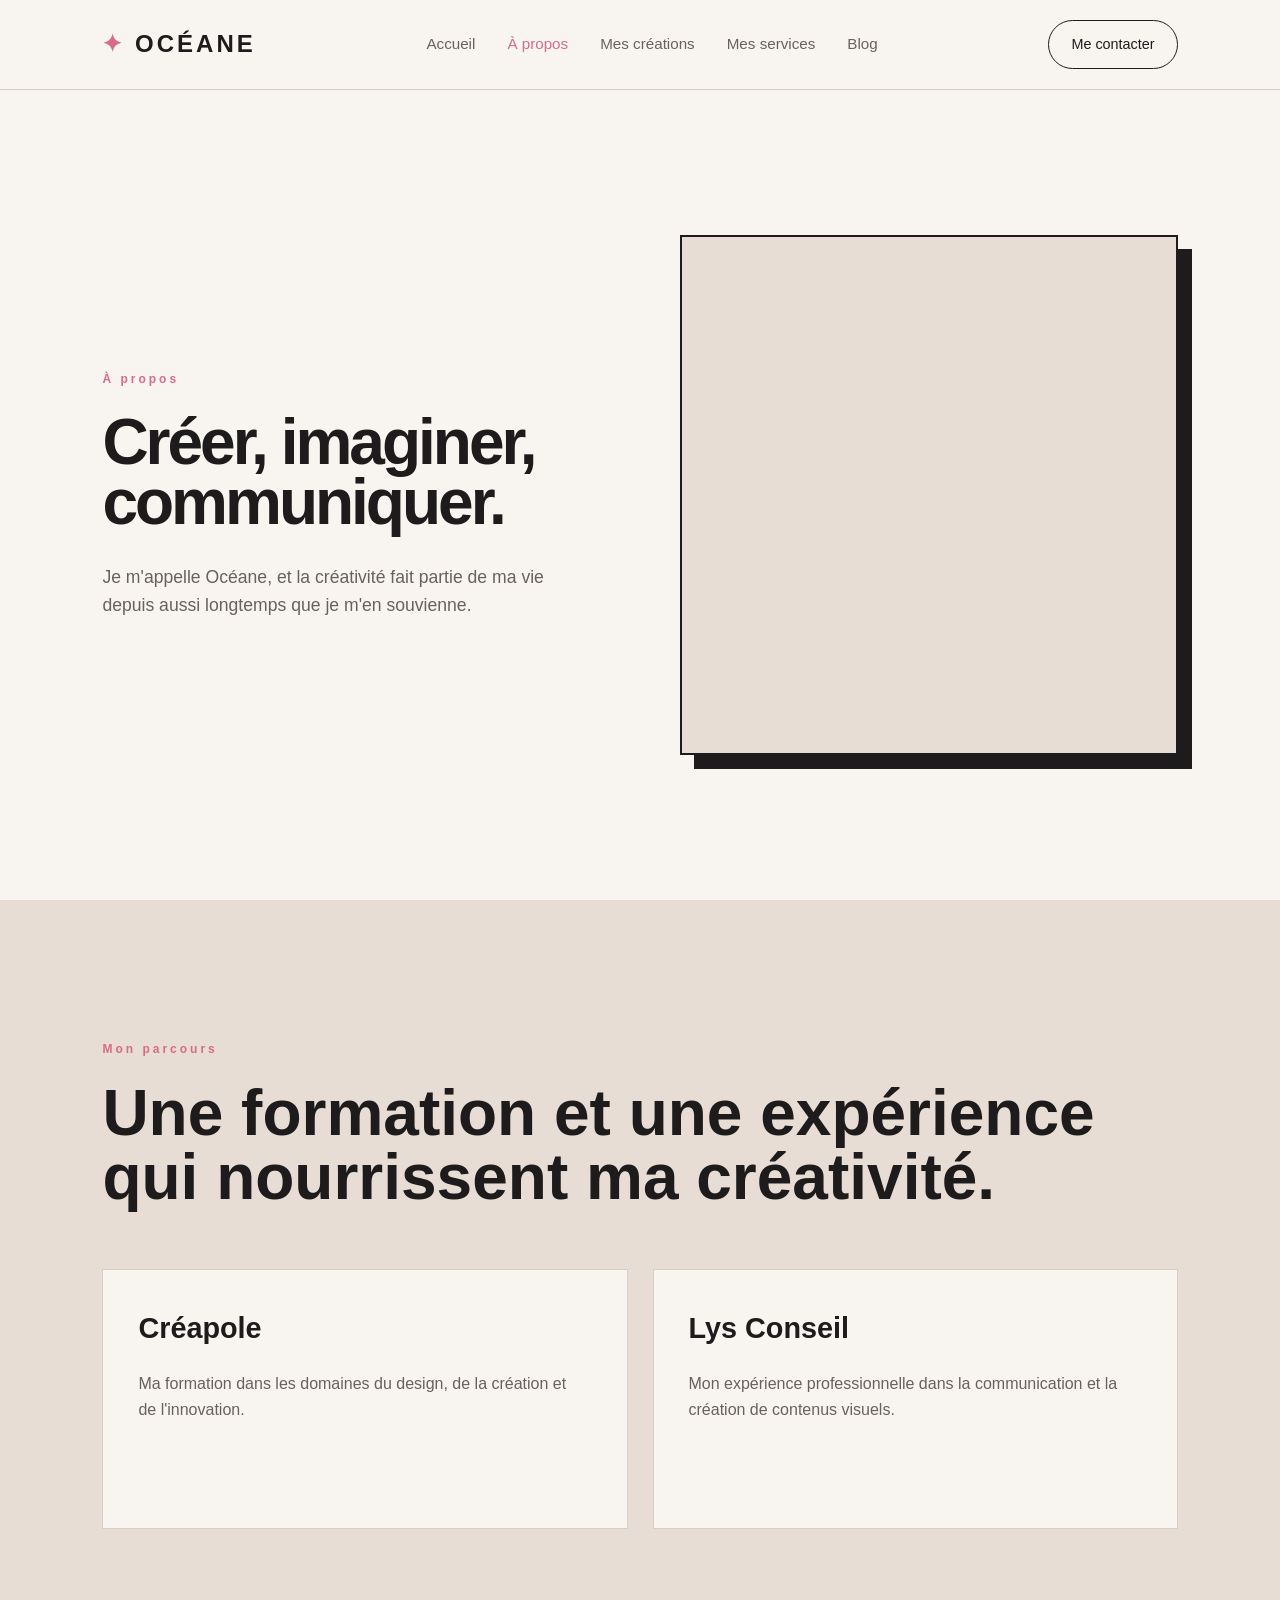
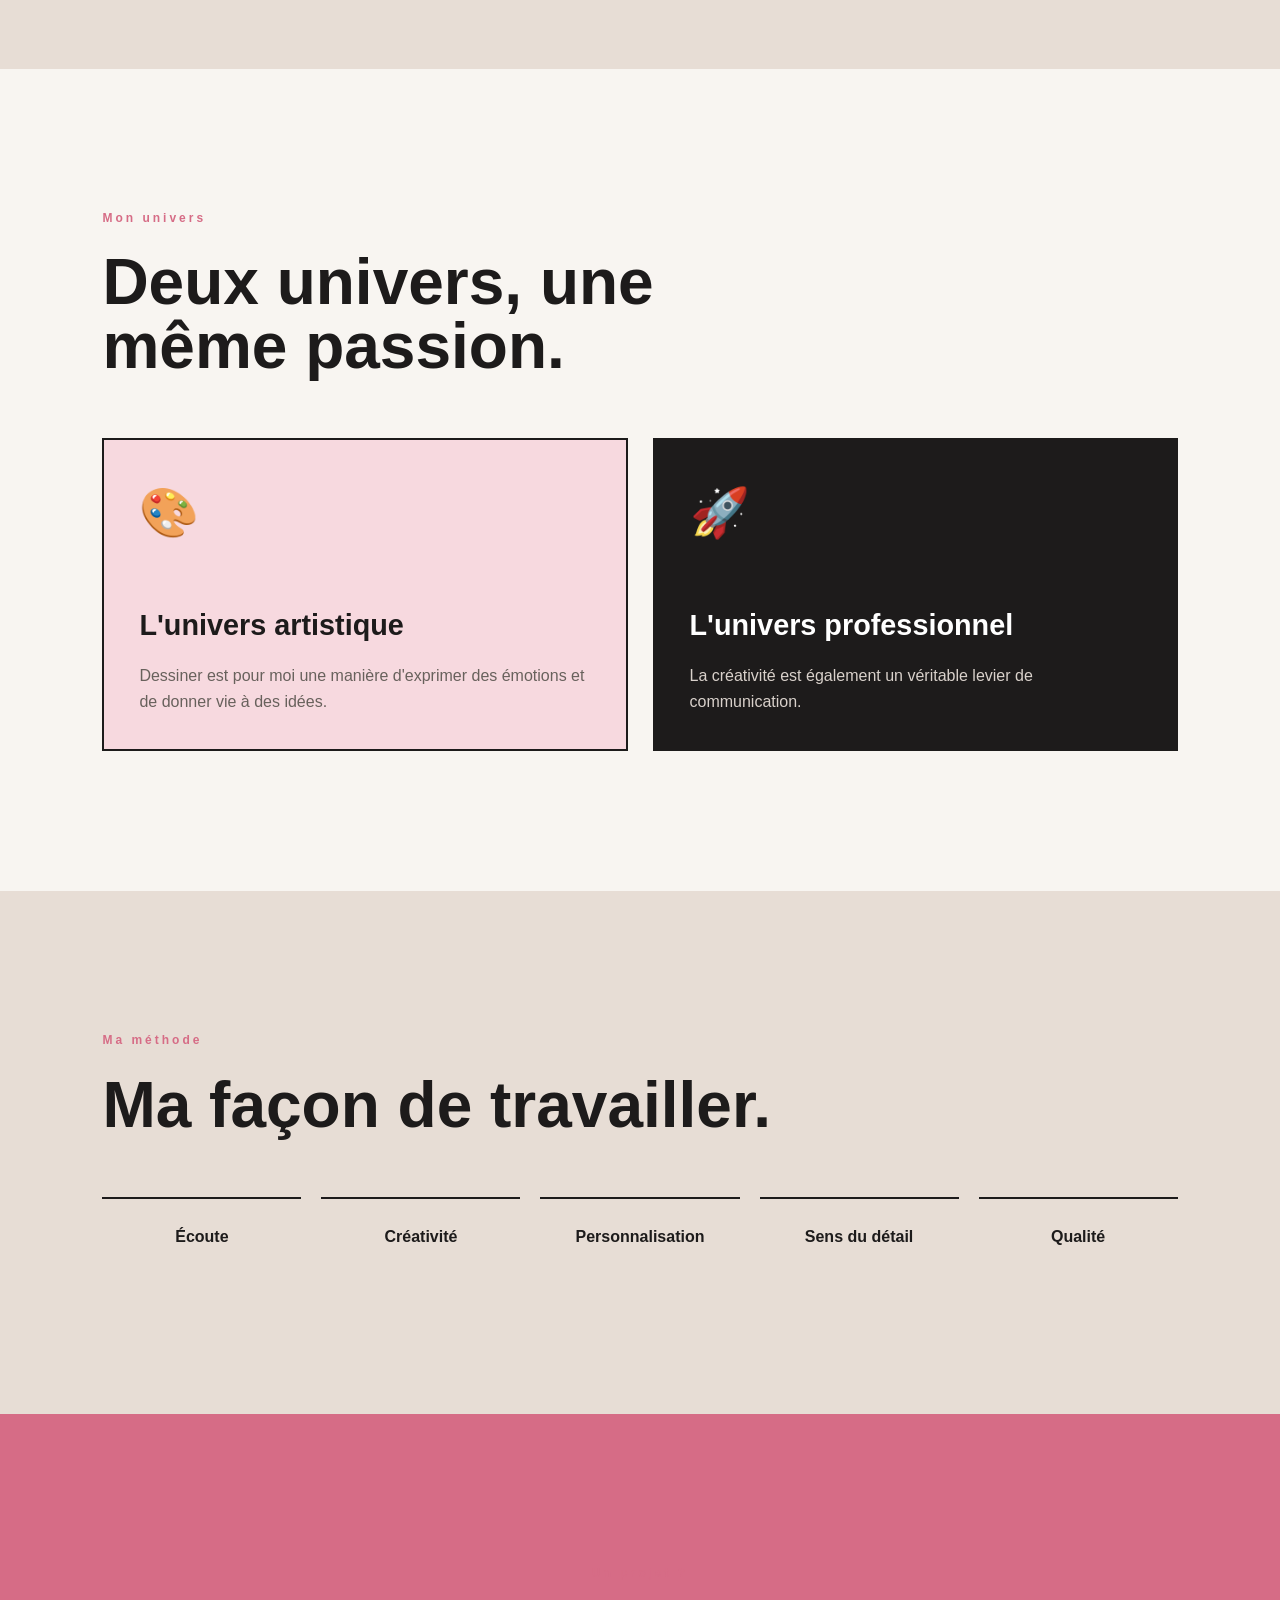
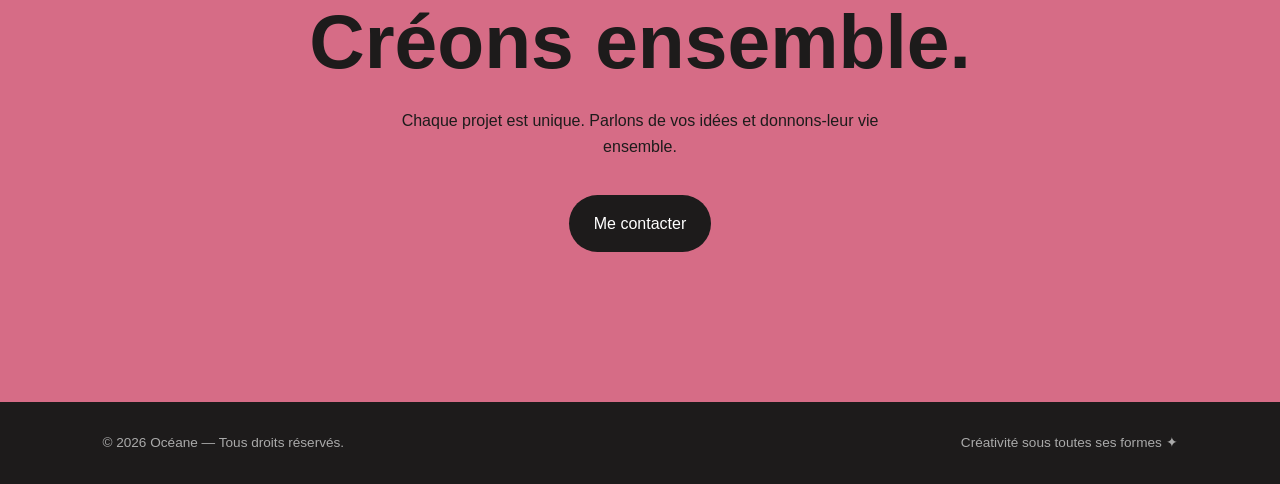
==== pages/about.html @ d0bc003c "fin structure" ====
<!DOCTYPE html>
<html lang="fr">

<head>
    <meta charset="UTF-8">
    <meta name="viewport" content="width=device-width, initial-scale=1.0">
    <meta name="description" content="Découvrez l'univers créatif d'Océane : créations artistiques, contenus digitaux et projets sur mesure.">

    <title>À propos — Océane</title>

    <link rel="stylesheet" href="../styles/style.css">
    <script src="../scripts/script.js" defer></script>
</head>

<body id="top">

    <!-- ================= HEADER ================= -->

    <header class="header">

        <a href="../index.html" class="logo" aria-label="Retour à l'accueil">
            <span aria-hidden="true">✦</span>
            OCÉANE
        </a>

        <button class="nav-toggle" type="button" aria-expanded="false" aria-controls="primary-navigation" aria-label="Ouvrir le menu">
            <span></span>
            <span></span>
            <span></span>
        </button>

        <nav id="primary-navigation" class="nav" aria-label="Navigation principale">

            <a href="../index.html">Accueil</a>

            <a href="about.html" class="active">À propos</a>

            <a href="creations.html">Mes créations</a>

            <a href="services.html">Mes services</a>

            <a href="blog.html">Blog</a>

        </nav>

        <a href="contact.html" class="header-button">
            Me contacter
        </a>

    </header>


    <!-- ================= MAIN ================= -->

    <main>

        <!-- ========================================
            HERO - À PROPOS
        ======================================== -->

        <section class="about-hero">

            <div class="about-hero__content">

                <p class="section-label">À propos</p>

                <h1>Créer, imaginer, communiquer.</h1>

                <p>
                    Je m'appelle Océane, et la créativité fait partie de ma vie
                    depuis aussi longtemps que je m'en souvienne.
                </p>

            </div>

            <div class="about-hero__image">

                <!-- Photo d'Océane à ajouter ici -->

            </div>

        </section>


        <!-- ========================================
            PARCOURS
        ======================================== -->

        <section class="about-journey">

            <div class="section-heading">

                <p class="section-label">Mon parcours</p>

                <h2>Une formation et une expérience qui nourrissent ma créativité.</h2>

            </div>


            <div class="journey-cards">

                <article class="journey-card">

                    <h3>Créapole</h3>

                    <p>
                        Ma formation dans les domaines du design,
                        de la création et de l'innovation.
                    </p>

                </article>


                <article class="journey-card">

                    <h3>Lys Conseil</h3>

                    <p>
                        Mon expérience professionnelle dans la communication
                        et la création de contenus visuels.
                    </p>

                </article>

            </div>

        </section>


        <!-- ========================================
            DEUX UNIVERS
        ======================================== -->

        <section class="about-universes">

            <div class="section-heading">

                <p class="section-label">Mon univers</p>

                <h2>Deux univers, une même passion.</h2>

            </div>


            <div class="universe-cards">

                <article class="about-universe-card about-universe-card--art">

                    <span class="about-universe-card__icon">🎨</span>

                    <h3>L'univers artistique</h3>

                    <p>
                        Dessiner est pour moi une manière d'exprimer
                        des émotions et de donner vie à des idées.
                    </p>

                </article>


                <article class="about-universe-card about-universe-card--pro">

                    <span class="about-universe-card__icon">🚀</span>

                    <h3>L'univers professionnel</h3>

                    <p>
                        La créativité est également un véritable
                        levier de communication.
                    </p>

                </article>

            </div>

        </section>


        <!-- ========================================
            FAÇON DE TRAVAILLER
        ======================================== -->

        <section class="about-method">

            <div class="section-heading">

                <p class="section-label">Ma méthode</p>

                <h2>Ma façon de travailler.</h2>

            </div>


            <ul class="method-list">

                <li>Écoute</li>
                <li>Créativité</li>
                <li>Personnalisation</li>
                <li>Sens du détail</li>
                <li>Qualité</li>

            </ul>

        </section>


        <!-- ========================================
            CALL TO ACTION
        ======================================== -->

        <section class="about-cta">

            <p class="section-label">Un projet ?</p>

            <h2>Créons ensemble.</h2>

            <p>
                Chaque projet est unique. Parlons de vos idées
                et donnons-leur vie ensemble.
            </p>

            <a href="contact.html" class="button">
                Me contacter
            </a>

        </section>

    </main>


    <!-- ================= FOOTER ================= -->

    <footer class="footer">

        <p>
            © 2026 Océane — Tous droits réservés.
        </p>

        <p>
            Créativité sous toutes ses formes ✦
        </p>

    </footer>

    <button id="scrollTopBtn" type="button" aria-label="Retour en haut de page">↑</button>

</body>

</html>
---- styles/style.css ----
/* =========================
   RESET
========================= */

:root {
    --background: #f8f5f1;
    --surface: #e7ddd5;
    --accent: #d66c86;
    --text: #1d1b1b;
    --muted-text: #68615c;
    --border: #d6cec7;
    --dark: #1d1b1b;
    --light: #ffffff;
}

* {
    margin: 0;
    padding: 0;
    box-sizing: border-box;
}

html {
    scroll-behavior: smooth;
}

body {
    font-family: Arial, Helvetica, sans-serif;
    background-color: var(--background);
    color: var(--text);
    line-height: 1.6;
}

a {
    text-decoration: none;
    color: inherit;
}

a:focus-visible,
button:focus-visible {
    outline: 3px solid var(--accent);
    outline-offset: 4px;
}


/* =========================
   HEADER / NAVBAR
========================= */

.header {
    width: 100%;
    height: 90px;

    padding: 0 8%;

    display: flex;
    align-items: center;
    justify-content: space-between;

    background-color: var(--background);

    border-bottom: 1px solid var(--border);
}

.logo {
    font-size: 1.5rem;
    font-weight: 800;
    letter-spacing: 3px;
}

.logo span {
    color: var(--accent);
}

.nav {
    display: flex;
    align-items: center;
    gap: clamp(18px, 2.5vw, 38px);
}

.nav a {
    font-size: 0.95rem;
    color: var(--muted-text);

    transition: color 0.3s ease;
}

.nav a:hover,
.nav a.active {
    color: var(--accent);
}

.header-button {
    padding: 12px 22px;

    border: 1px solid var(--text);
    border-radius: 30px;

    font-size: 0.9rem;

    transition: background-color 0.3s ease, color 0.3s ease;
}

.header-button:hover {
    background-color: var(--dark);
    color: var(--light);
}

.nav-toggle {
    display: none;
    padding: 8px;

    border: 0;
    background: transparent;
    color: var(--text);
    cursor: pointer;
}

.nav-toggle span {
    display: block;
    width: 26px;
    height: 2px;
    margin: 5px 0;
    background-color: currentColor;
    transition: transform 0.2s ease, opacity 0.2s ease;
}


/* =========================
   HERO
========================= */

.hero {
    min-height: calc(100vh - 90px);

    padding: 60px 8%;

    display: grid;
    grid-template-columns: minmax(0, 0.75fr) minmax(0, 1.25fr);

    align-items: center;
    gap: 80px;
}

.hero-content {
    max-width: 500px;
}

.hero-label,
.section-label {
    margin-bottom: 22px;

    color: var(--accent);

    font-size: 0.75rem;
    font-weight: 700;

    letter-spacing: 3px;
}

.hero h1 {
    margin-bottom: 28px;

    font-size: clamp(3.2rem, 5.5vw, 5.8rem);
    line-height: 0.95;
    letter-spacing: -4px;
}

.hero h1 span {
    display: block;
    color: #d66c86;
}

.hero-text {
    max-width: 480px;

    margin-bottom: 35px;

    color: var(--muted-text);
    font-size: 1.1rem;
}

.hero-scroll {
    display: inline-flex;
    align-items: center;
    gap: 10px;
    color: var(--text);
    font-size: 0.9rem;
    font-weight: 800;
}

.hero-scroll span {
    display: grid;
    width: 28px;
    height: 28px;
    place-items: center;
    border: 1px solid currentColor;
    border-radius: 50%;
    transition: background-color 0.25s ease, color 0.25s ease;
}

.hero-scroll:hover span {
    background-color: var(--text);
    color: var(--light);
}

.primary-button {
    display: inline-flex;
    align-items: center;
    gap: 15px;

    padding: 16px 25px;

    background-color: var(--dark);
    color: var(--light);

    border-radius: 30px;

    transition: background-color 0.3s ease, transform 0.3s ease;
}

.primary-button:hover {
    background-color: var(--accent);
    transform: translateY(-3px);
}

.secondary-button {
    color: var(--muted-text);

    border-bottom: 1px solid #555;
}

.hero-image{
    display:flex;
    justify-content:center;
    align-items:center;
}

.hero-image img{
    width:100%;
    max-width:480px;
    border-radius:24px;
    object-fit:cover;

    box-shadow:
        0 20px 50px rgba(0,0,0,.12);

    transition:.4s;
}

.hero-image img:hover{
    transform:translateY(-6px);
}


/* =========================
   INTRO
========================= */

.intro {
    padding: 150px 8%;
    text-align: center;
    background-color: var(--dark);
    color: var(--light);
}

.intro h2 {
    margin-bottom: 25px;
    font-size: clamp(2.5rem, 5vw, 5rem);
}

.intro-text {
    max-width: 700px;
    margin: 0 auto 70px;
    color: #c7c1bc;
    font-size: 1.05rem;
}

.intro .universe-choices {
    display: grid;
    grid-template-columns: repeat(2, 1fr);
    gap: 30px;
    margin-top: 30px;
}

.intro .universe-card {
    display: flex;
    flex-direction: column;
    min-height: 360px;
    padding: 35px;
    text-align: left;
    border: 2px solid var(--light);
    transition: transform .3s ease, box-shadow .3s ease;
}

.intro .universe-card:hover {
    transform: translate(-5px, -5px);
    box-shadow: 8px 8px 0 var(--light);
}

.intro .universe-card-art {
    background: linear-gradient(145deg, #f7d9df 0%, #e9a3b2 100%);
    color: var(--text);
}

.intro .universe-card-pro {
    background: #2a2828;
    color: var(--light);
}

.intro .universe-card-icon {
    font-size: 3rem;
    margin-bottom: auto;
}

.intro .universe-card-title {
    margin-top: 30px;
    font-size: 2rem;
    font-weight: 800;
}

.intro .universe-card-text {
    margin-top: 15px;
    color: inherit;
    opacity: .85;
}

.intro .universe-card-link {
    margin-top: 25px;
    font-weight: 700;
}


/* =========================
   CREATIONS
========================= */

.creations {
    padding: 140px 8%;
    background-color: var(--surface);
}

.creations-content {
    display: flex;
    align-items: end;
    justify-content: space-between;
    gap: 40px;
}

.creations-list {
    display: grid;
    grid-template-columns: repeat(2, minmax(0, 1fr));
    gap: 0 48px;
    width: min(100%, 720px);
    list-style: none;
}

.creations-list li {
    padding: 16px 0;
    border-top: 1px solid var(--border);
    font-weight: 700;
}

.creations-list li::before {
    margin-right: 10px;
    color: var(--accent);
    content: '✦';
}


/* =========================
   SERVICES
========================= */

.services {
    padding: 140px 8%;
}

.section-heading {
    display: flex;
    justify-content: space-between;
    align-items: end;

    margin-bottom: 60px;
}

.section-heading h2,
.about h2,
.blog h2,
.contact h2 {
    font-size: clamp(2.5rem, 5vw, 5rem);
    line-height: 1;
}

.section-heading > p {
    max-width: 350px;
    color: var(--muted-text);
}

.services-grid {
    display: grid;
    grid-template-columns: repeat(3, 1fr);
    gap: 25px;
}

.service-card {
    min-height: 380px;

    padding: 35px;

    border: 1px solid var(--border);

    display: flex;
    flex-direction: column;

    transition: transform 0.3s ease, border-color 0.3s ease;
}

.service-card:hover {
    transform: translateY(-8px);
    border-color: var(--accent);
}

.service-card.featured {
    background-color: #e7a1af;
    border-color: #e7a1af;
}

.service-number {
    color: #888;
    font-size: 0.85rem;
}

.service-icon {
    margin-top: 40px;
    margin-bottom: 25px;

    font-size: 3rem;
}

.service-card h3 {
    margin-bottom: 15px;
    font-size: 1.5rem;
}

.service-card p {
    color: var(--muted-text);
}

.service-card a {
    margin-top: auto;

    font-weight: bold;
}


/* =========================
   ABOUT
========================= */

.about {
    padding: 140px 8%;

    display: grid;
    grid-template-columns: 1fr 1fr;
    gap: 100px;

    background-color: var(--surface);
}

.about p:last-child {
    max-width: 500px;

    color: var(--muted-text);
}

/* =========================
   PAGE À PROPOS
========================= */

/* ---------- HERO ---------- */

.about-hero {
    min-height: calc(100vh - 90px);

    padding: 80px 8%;

    display: grid;
    grid-template-columns: 1fr 1fr;
    align-items: center;
    gap: 80px;
}

.about-hero__content {
    max-width: 600px;
}

.about-hero__content h1 {
    margin-bottom: 30px;

    font-size: clamp(3rem, 5vw, 5.5rem);
    line-height: 0.95;
    letter-spacing: -3px;
}

.about-hero__content > p:last-child {
    max-width: 500px;

    color: var(--muted-text);
    font-size: 1.1rem;
}

.about-hero__image {
    min-height: 520px;

    background-color: var(--surface);
    border: 2px solid var(--text);
    box-shadow: 14px 14px 0 var(--text);
}

.section-heading > p.section-label {
    color: var(--accent);
}


/* ---------- PARCOURS ---------- */

.about-journey {
    padding: 140px 8%;

    background-color: var(--surface);
}

.journey-cards {
    display: grid;
    grid-template-columns: repeat(2, 1fr);
    gap: 25px;
}

.journey-card {
    min-height: 260px;

    padding: 35px;

    border: 1px solid var(--border);
    background-color: var(--background);

    transition: transform 0.3s ease, border-color 0.3s ease;
}

.journey-card:hover {
    border-color: var(--accent);
    transform: translateY(-8px);
}

.journey-card h3 {
    margin-bottom: 20px;

    font-size: 1.8rem;
}

.journey-card p {
    max-width: 450px;

    color: var(--muted-text);
}


/* ---------- DEUX UNIVERS ---------- */

.about-universes {
    padding: 140px 8%;
}

.about-journey .section-heading,
.about-universes .section-heading,
.about-method .section-heading {
    display: block;
}

.about-universes .section-heading h2 {
    max-width: 700px;
}

.universe-cards {
    display: grid;
    grid-template-columns: repeat(2, 1fr);
    gap: 25px;
}

.about-universe-card {
    min-height: 300px;

    padding: 35px;

    border: 2px solid var(--text);

    transition: transform 0.3s ease, box-shadow 0.3s ease;
}

.about-universe-card:hover {
    box-shadow: 8px 8px 0 var(--text);
    transform: translate(-4px, -4px);
}

.about-universe-card--art {
    background-color: #f7d9df;
}

.about-universe-card--pro {
    background-color: var(--dark);
    color: var(--light);
}

.about-universe-card__icon {
    display: block;

    margin-bottom: 50px;

    font-size: 3rem;
}

.about-universe-card h3 {
    margin-bottom: 15px;

    font-size: 1.8rem;
}

.about-universe-card p {
    color: var(--muted-text);
}

.about-universe-card--pro p {
    color: #d9d1cb;
}


/* ---------- MÉTHODE ---------- */

.about-method {
    padding: 140px 8%;

    background-color: var(--surface);
}

.method-list {
    display: grid;
    grid-template-columns: repeat(5, 1fr);
    gap: 20px;

    list-style: none;
}

.method-list li {
    padding: 25px 15px;

    border-top: 2px solid var(--text);

    font-weight: 700;
    text-align: center;
}


/* ---------- CALL TO ACTION ---------- */

.about-cta {
    padding: 150px 8%;

    text-align: center;

    background-color: var(--accent);
}

.about-cta h2 {
    margin-bottom: 30px;

    font-size: clamp(3rem, 6vw, 6rem);
    line-height: 0.95;
}

.about-cta > p:not(.section-label) {
    max-width: 550px;

    margin: 0 auto 35px;

    color: var(--text);
}

.about-cta .button {
    display: inline-flex;

    padding: 16px 25px;

    background-color: var(--dark);
    color: var(--light);

    border-radius: 30px;

    transition: transform 0.3s ease, background-color 0.3s ease;
}

.about-cta .button:hover {
    background-color: var(--light);
    color: var(--text);
    transform: translateY(-3px);
}

/* =========================
   PAGE MES CRÉATIONS
========================= */


/* ---------- HERO ---------- */

.creations-hero {
    min-height: calc(100vh - 90px);

    padding: 80px 8%;

    display: grid;
    grid-template-columns: 1fr 1fr;
    align-items: center;
    gap: 80px;
}

.creations-hero__content {
    max-width: 600px;
}

.creations-hero__content h1 {
    margin-bottom: 30px;

    font-size: clamp(3rem, 5vw, 5.5rem);
    line-height: .95;
    letter-spacing: -3px;
}

.creations-hero__content p:last-child {
    color: var(--muted-text);
    font-size: 1.1rem;
}

.creations-hero__image {
    overflow: hidden;

    border: 2px solid var(--text);
    box-shadow: 14px 14px 0 var(--text);
}

.creations-hero__image img {
    display: block;

    width: 100%;
    height: 100%;
    min-height: 520px;

    object-fit: cover;
}

.creations-hero {
    min-height: calc(100vh - 90px);

    padding: 80px 8%;

    display: grid;
    grid-template-columns: 1fr 1fr;
    align-items: center;
    gap: 80px;
}

.creations-hero__content {
    max-width: 600px;
}

.creations-hero__content h1 {
    margin-bottom: 30px;

    font-size: clamp(3rem, 5vw, 5.5rem);
    line-height: 0.95;
    letter-spacing: -3px;
}

.creations-hero__content > p:last-child {
    max-width: 500px;

    color: var(--muted-text);
    font-size: 1.1rem;
}

.creations-hero__visual {
    min-height: 520px;

    background-color: var(--surface);
    border: 2px solid var(--text);
    box-shadow: 14px 14px 0 var(--text);
}


/* ---------- COLLECTIONS ---------- */

.creations-collections {
    padding: 140px 8%;

    background-color: var(--surface);
}

.creations-collections .section-heading {
    display: block;
}

.creations-collections .section-heading h2 {
    max-width: 700px;
}

.collection-cards {
    display: grid;
    grid-template-columns: repeat(3, 1fr);
    gap: 25px;
}

.collection-card {
    min-height: 430px;

    display: flex;
    flex-direction: column;

    border: 2px solid var(--text);

    transition: transform 0.3s ease, box-shadow 0.3s ease;
}

.collection-card:hover {
    transform: translate(-4px, -4px);
    box-shadow: 8px 8px 0 var(--text);
}

.collection-card--paintings {
    background-color: #f7d9df;
}

.collection-card--drawings {
    background-color: var(--background);
}

.collection-card--keyrings {
    background-color: var(--dark);
    color: var(--light);
}

.collection-card__visual {
    min-height: 190px;

    display: grid;
    place-items: center;

    font-size: 4rem;

    border-bottom: 2px solid var(--text);
}

.collection-card__content {
    padding: 30px;

    display: flex;
    flex-direction: column;
    flex: 1;
}

.collection-card__content h3 {
    margin-bottom: 15px;

    font-size: 1.8rem;
}

.collection-card__content p {
    color: var(--muted-text);
}

.collection-card--keyrings .collection-card__content p {
    color: #d9d1cb;
}

.collection-card__content a {
    margin-top: auto;

    font-weight: 800;
}


/* ---------- GALERIE ---------- */

.creations-gallery {
    padding: 140px 8%;
}

.creations-gallery .section-heading {
    display: block;
}

.creations-gallery .section-heading h2 {
    max-width: 700px;
}

.gallery-grid {
    display: grid;
    grid-template-columns: repeat(3, 1fr);
    gap: 25px;
}

.gallery-card {
    overflow: hidden;

    border: 1px solid var(--border);
    background-color: var(--background);

    transition: transform 0.3s ease, border-color 0.3s ease;
}

.gallery-card:hover {
    transform: translateY(-8px);
    border-color: var(--accent);
}

.gallery-card__image {
    min-height: 300px;

    display: grid;
    place-items: center;

    background-color: var(--surface);
}

.gallery-card__image::before {
    content: '✦';

    color: var(--accent);
    font-size: 3rem;
}

.gallery-card__content {
    padding: 25px;
}

.gallery-card__category {
    margin-bottom: 8px;

    color: var(--accent);
    font-size: 0.75rem;
    font-weight: 800;
    letter-spacing: 2px;
    text-transform: uppercase;
}

.gallery-card__content h3 {
    margin-bottom: 10px;

    font-size: 1.5rem;
}

.gallery-card__content > p:not(.gallery-card__category) {
    margin-bottom: 20px;

    color: var(--muted-text);
}

.gallery-card__status {
    display: inline-block;

    padding: 6px 12px;

    border-radius: 20px;

    background-color: var(--surface);

    color: var(--muted-text);

    font-size: 0.8rem;
}


/* ---------- COUP DE CŒUR ---------- */

.creations-featured {
    padding: 140px 8%;

    display: grid;
    grid-template-columns: 1fr 1fr;
    align-items: center;
    gap: 80px;

    background-color: var(--surface);
}

.creations-featured__content {
    max-width: 600px;
}

.creations-featured__content h2 {
    margin-bottom: 25px;

    font-size: clamp(2.5rem, 5vw, 5rem);
    line-height: 1;
}

.creations-featured__content > p:not(.section-label) {
    margin-bottom: 35px;

    color: var(--muted-text);
}

.creations-featured__actions {
    display: flex;
    align-items: center;
    gap: 25px;
}

.creations-featured__visual {
    min-height: 500px;

    background-color: var(--background);
    border: 2px solid var(--text);
    box-shadow: 14px 14px 0 var(--text);
}


/* ---------- CALL TO ACTION ---------- */

.creations-cta {
    padding: 150px 8%;

    text-align: center;

    background-color: var(--accent);
}

.creations-cta h2 {
    margin-bottom: 40px;

    font-size: clamp(3rem, 6vw, 6rem);
    line-height: 0.95;
}

.creations-cta .button {
    display: inline-flex;

    padding: 16px 25px;

    background-color: var(--dark);
    color: var(--light);

    border-radius: 30px;

    transition: transform 0.3s ease, background-color 0.3s ease;
}

.creations-cta .button:hover {
    background-color: var(--light);
    color: var(--text);
    transform: translateY(-3px);
}

/* =========================
   PAGE SERVICES
========================= */

/* ---------- HERO ---------- */

.services-hero {
    min-height: calc(100vh - 90px);

    padding: 80px 8%;

    display: grid;
    grid-template-columns: 1fr 1fr;
    align-items: center;
    gap: 80px;
}

.services-hero__content {
    max-width: 600px;
}

.services-hero__content h1 {
    margin-bottom: 30px;

    font-size: clamp(3rem, 5vw, 5.5rem);
    line-height: 0.95;
    letter-spacing: -3px;
}

.services-hero__content p:last-child {
    max-width: 500px;

    color: var(--muted-text);
    font-size: 1.1rem;
}

.services-hero__image {
    min-height: 520px;

    background: var(--surface);
    border: 2px solid var(--text);
    box-shadow: 14px 14px 0 var(--text);
}

.services-page .section-heading {
    display: block;
}

.services-page .section-heading h2 {
    max-width: 700px;
}

.services-page .section-heading p {
    margin-bottom: 20px;
}

/* ---------- PRESTATIONS ---------- */

.services-offers {
    padding: 140px 8%;

    background: var(--surface);
}

.offers-grid {
    display: grid;
    grid-template-columns: repeat(3, 1fr);
    gap: 25px;
}

.offer-card {
    padding: 35px;

    border: 1px solid var(--border);
    background: var(--background);

    transition: transform .3s ease,
                border-color .3s ease;
}

.offer-card:hover {
    border-color: var(--accent);
    transform: translateY(-8px);
}

.offer-card__icon {
    display: block;

    margin-bottom: 30px;

    font-size: 3rem;
}

.offer-card h3 {
    margin-bottom: 20px;

    font-size: 1.6rem;
}

.offer-card ul {
    list-style: none;
}

.offer-card li {
    margin-bottom: 10px;

    color: var(--muted-text);
}

.offer-card li::before {
    margin-right: 10px;

    color: var(--accent);

    content: "✦";
}


/* ---------- APPROCHE ---------- */

.services-approach {
    padding: 140px 8%;

    text-align: center;
}

.services-approach p:last-child {
    max-width: 700px;

    margin: auto;

    color: var(--muted-text);
}


/* ---------- VALEURS ---------- */

.services-values {
    padding: 140px 8%;

    background: var(--surface);
}

.values-grid {
    display: grid;
    grid-template-columns: repeat(4,1fr);
    gap: 20px;
}

.value-card {
    padding: 35px 25px;

    border-top: 2px solid var(--text);

    font-size: 1.15rem;
    font-weight: 700;
    text-align: center;
}


/* ---------- PROCESS ---------- */

.services-process {
    padding: 140px 8%;
}

.process-grid {
    display: grid;
    grid-template-columns: repeat(4,1fr);
    gap: 25px;
}

.process-card {
    padding: 35px;

    border: 1px solid var(--border);

    transition: transform .3s ease,
                border-color .3s ease;
}

.process-card:hover {
    border-color: var(--accent);
    transform: translateY(-8px);
}

.process-card span {
    display: inline-block;

    margin-bottom: 20px;

    color: var(--accent);
    font-size: 2rem;
    font-weight: bold;
}

.process-card h3 {
    margin-bottom: 15px;
}

.process-card p {
    color: var(--muted-text);
}


/* ---------- CTA ---------- */

.services-cta {
    padding: 150px 8%;

    text-align: center;

    background: var(--accent);
}

.services-cta h2 {
    margin-bottom: 25px;

    font-size: clamp(3rem,6vw,6rem);
    line-height: .95;
}

.services-cta p:not(.section-label) {
    max-width: 650px;

    margin: 0 auto 40px;
}

.cta-buttons {
    display: flex;
    justify-content: center;
    gap: 20px;
}

.button,
.button-outline {
    display: inline-flex;

    padding: 16px 28px;

    border-radius: 30px;

    transition: .3s ease;
}

.button {
    background: var(--dark);
    color: var(--light);
}

.button:hover {
    transform: translateY(-3px);
}

.button-outline {
    border: 1px solid var(--dark);
}

.button-outline:hover {
    background: var(--dark);
    color: var(--light);
}


/* =========================
   BLOG
========================= */

.blog {
    padding: 140px 8%;

    text-align: center;
}

.blog p:last-child {
    margin-top: 25px;

    color: var(--muted-text);
}

/* =========================
   PAGE BLOG
========================= */

/* ---------- HERO ---------- */

.blog-hero {
    min-height: calc(100vh - 90px);

    padding: 80px 8%;

    display: grid;
    grid-template-columns: 1fr 1fr;
    align-items: center;
    gap: 80px;
}

.blog-hero__content {
    max-width: 600px;
}

.blog-hero__content h1 {
    margin-bottom: 30px;

    font-size: clamp(3rem, 5vw, 5.5rem);
    line-height: 0.95;
    letter-spacing: -3px;
}

.blog-hero__content>p:last-child {
    max-width: 500px;

    color: var(--muted-text);
    font-size: 1.1rem;
}

.blog-hero__image {
    min-height: 520px;

    background-color: var(--surface);
    border: 2px solid var(--text);
    box-shadow: 14px 14px 0 var(--text);
}


/* ---------- ARTICLES À LA UNE ---------- */

.featured-posts {
    padding: 140px 8%;

    background-color: var(--surface);
}

.featured-grid {
    display: grid;
    grid-template-columns: repeat(3, 1fr);
    gap: 25px;
}

.featured-card {
    display: flex;
    flex-direction: column;

    padding: 25px;

    background: var(--background);
    border: 1px solid var(--border);

    transition: transform .3s ease,
        border-color .3s ease;
}

.featured-card:hover {
    transform: translateY(-8px);
    border-color: var(--accent);
}

.featured-card__image {
    height: 220px;

    margin-bottom: 20px;

    background: var(--surface);
}

.featured-card span {
    margin-bottom: 10px;

    color: var(--accent);
    font-size: .85rem;
    font-weight: bold;
}

.featured-card h3 {
    margin-bottom: 15px;

    font-size: 1.5rem;
}

.featured-card p {
    color: var(--muted-text);
}

.featured-card a {
    margin-top: auto;

    font-weight: bold;
}


/* ---------- CATÉGORIES ---------- */

.blog-categories {
    padding: 140px 8%;
}

.categories-grid {
    display: grid;
    grid-template-columns: repeat(5, 1fr);
    gap: 20px;
}

.category-card {
    padding: 25px;

    text-align: center;
    font-weight: bold;

    border: 2px solid var(--text);
    background-color: var(--background);

    transition: .3s;
}

.category-card:hover {
    background: var(--accent);
    color: var(--light);

    transform: translateY(-5px);
}


/* ---------- TOUS LES ARTICLES ---------- */

.all-posts {
    padding: 140px 8%;

    background: var(--surface);
}

.posts-grid {
    display: grid;
    grid-template-columns: repeat(3, 1fr);
    gap: 25px;
}

.post-card {
    padding: 25px;

    background: var(--background);
    border: 1px solid var(--border);

    transition: .3s;
}

.post-card:hover {
    transform: translateY(-8px);
    border-color: var(--accent);
}

.post-card__image {
    height: 220px;

    margin-bottom: 20px;

    background: var(--surface);
}

.post-card h3 {
    margin-bottom: 20px;

    font-size: 1.4rem;
}

.post-card a {
    font-weight: bold;
}


/* ---------- CALL TO ACTION ---------- */

.blog-cta {
    padding: 150px 8%;

    text-align: center;

    background-color: var(--accent);
}

.blog-cta h2 {
    margin-bottom: 30px;

    font-size: clamp(3rem, 6vw, 6rem);
    line-height: .95;
}

.blog-cta>p:not(.section-label) {
    max-width: 550px;

    margin: 0 auto 35px;
}

.blog-cta .button {
    display: inline-flex;

    padding: 16px 25px;

    border-radius: 30px;

    background: var(--dark);
    color: var(--light);

    transition: .3s;
}

.blog-cta .button:hover {
    background: var(--light);
    color: var(--text);

    transform: translateY(-3px);
}

.blog-page .section-heading {
    display: block;
}

.blog-page .section-heading p {
    margin-bottom: 20px;
}

.blog-page .section-heading h2 {
    max-width: 700px;
}

/* =========================
   CONTACT
========================= */

.contact {
    padding: 150px 8%;

    text-align: center;

    background-color: var(--accent);
}

.contact h2 {
    max-width: 800px;

    margin: 0 auto 45px;
}

/* =========================
   PAGE CONTACT
========================= */

/* ---------- HERO ---------- */

.contact-hero {
    padding: 120px 8%;

    display: grid;
    grid-template-columns: 1fr 1fr;
    align-items: center;
    gap: 80px;
}

.contact-hero__content {
    max-width: 620px;
}

.contact-hero__content h1 {
    margin-bottom: 30px;

    font-size: clamp(3rem, 5vw, 5.5rem);
    line-height: .95;
    letter-spacing: -3px;
}

.contact-hero__content p:last-child {
    color: var(--muted-text);
    font-size: 1.1rem;
}

.contact-hero__image {
    min-height: 500px;

    background: var(--surface);

    border: 2px solid var(--text);
    box-shadow: 14px 14px 0 var(--text);
}


/* ---------- CHOIX D'UNIVERS ---------- */

.contact-options {
    padding: 140px 8%;

    background: var(--surface);
}

.contact-options-grid {
    display: grid;
    grid-template-columns: repeat(2,1fr);
    gap: 25px;
}

.contact-option-card {
    padding: 35px;

    background: var(--background);
    border: 1px solid var(--border);

    transition: .3s ease;
}

.contact-option-card:hover {
    transform: translateY(-8px);
    border-color: var(--accent);
}

.contact-option-icon {
    display: block;

    margin-bottom: 30px;

    font-size: 2.8rem;
}

.contact-option-card h3 {
    margin-bottom: 15px;

    font-size: 1.8rem;
}

.contact-option-card p {
    margin-bottom: 25px;

    color: var(--muted-text);
}

.contact-option-card a {
    font-weight: bold;
}


/* ---------- FORMULAIRE ---------- */

.contact-form-section {
    padding: 140px 8%;
}

.contact-form {
    max-width: 850px;

    margin: auto;

    display: flex;
    flex-direction: column;
    gap: 20px;
}

.contact-form input,
.contact-form textarea {

    padding: 18px;

    border: 1px solid var(--border);

    background: var(--background);

    font: inherit;
}

.contact-form input:focus,
.contact-form textarea:focus {

    outline: none;

    border-color: var(--accent);
}

.contact-form button {

    align-self: flex-start;

    padding: 16px 30px;

    border: none;
    border-radius: 30px;

    background: var(--dark);
    color: var(--light);

    cursor: pointer;

    transition: .3s ease;
}

.contact-form button:hover {

    background: var(--accent);
}


/* ---------- COORDONNÉES ---------- */

.contact-info {

    padding: 140px 8%;

    background: var(--surface);
}

.contact-info-grid {

    display: grid;
    grid-template-columns: repeat(3,1fr);

    gap: 25px;
}

.info-card {

    padding: 35px;

    background: var(--background);

    border: 1px solid var(--border);

    transition: .3s ease;
}

.info-card:hover {

    transform: translateY(-8px);

    border-color: var(--accent);
}

.info-card span {

    display: block;

    margin-bottom: 25px;

    font-size: 2rem;
}

.info-card h3 {

    margin-bottom: 12px;

    font-size: 1.5rem;
}

.info-card p {

    color: var(--muted-text);
}


/* ---------- RESPONSIVE ---------- */

@media (max-width:1050px){

    .contact-hero{
        grid-template-columns:1fr;
    }

    .contact-options-grid{
        grid-template-columns:1fr;
    }

    .contact-info-grid{
        grid-template-columns:1fr;
    }

}

@media (max-width:600px){

    .contact-hero,
    .contact-options,
    .contact-form-section,
    .contact-info{

        padding:80px 5%;
    }

    .contact-hero__image{

        min-height:350px;

        box-shadow:8px 8px 0 var(--text);
    }

}

/* Les titres de la page Contact */

.contact-options .section-heading,
.contact-form-section .section-heading,
.contact-info .section-heading {

    display: block;
}

.contact-options .section-heading h2,
.contact-form-section .section-heading h2,
.contact-info .section-heading h2 {

    margin-top: 18px;
    max-width: 700px;
}

/* =========================
   FOOTER
========================= */

.footer {
    padding: 30px 8%;

    display: flex;
    justify-content: space-between;

    background-color: var(--dark);
    color: #aaa;

    font-size: 0.85rem;
}


/* =========================
   RESPONSIVE
========================= */

@media (max-width: 1050px) {

    .nav {
        position: absolute;
        top: 90px;
        right: 5%;
        left: 5%;
        z-index: 10;

        display: none;
        flex-direction: column;
        align-items: stretch;
        gap: 0;
        padding: 16px;

        background-color: var(--background);
        border: 1px solid var(--border);
        box-shadow: 8px 8px 0 var(--text);
    }

    .nav.is-open {
        display: flex;
    }

    .nav a {
        padding: 14px 8px;
    }

    .nav-toggle {
        display: block;
    }

    .nav-toggle[aria-expanded="true"] span:nth-child(1) {
        transform: translateY(7px) rotate(45deg);
    }

    .nav-toggle[aria-expanded="true"] span:nth-child(2) {
        opacity: 0;
    }

    .nav-toggle[aria-expanded="true"] span:nth-child(3) {
        transform: translateY(-7px) rotate(-45deg);
    }

    .hero {
        grid-template-columns: 1fr;
    }

    .hero-content {
        max-width: 650px;
    }

    .services-grid {
        grid-template-columns: 1fr;
    }

    .about {
        grid-template-columns: 1fr;
    }

    .about-hero {
        grid-template-columns: 1fr;
    }

    .method-list {
        grid-template-columns: repeat(3, 1fr);
    }

    .section-heading {
        display: block;
    }

    .section-heading > p {
        margin-top: 25px;
    }

    .creations-content {
        align-items: start;
        flex-direction: column;
    }

    .creations-hero,
    .creations-featured {
        grid-template-columns: 1fr;
    }

    .collection-cards,
    .gallery-grid {
        grid-template-columns: 1fr;
    }

    .blog-hero {
        grid-template-columns: 1fr;
    }

    .featured-grid,
    .posts-grid {
        grid-template-columns: 1fr;
    }

    .categories-grid {
        grid-template-columns: repeat(2, 1fr);
    }

    .creations-hero {
        grid-template-columns: 1fr;
    }

}

@media (max-width: 600px) {

    .header {
        padding: 0 5%;
    }

    .header-button {
        display: none;
    }

    .hero,
    .services,
    .about,
    .creations,
    .intro,
    .blog,
    .contact {
        padding-left: 5%;
        padding-right: 5%;
    }

    .hero h1 {
        font-size: 3.5rem;
    }

    .hero,
    .intro,
    .services,
    .about,
    .creations,
    .blog,
    .contact {
        padding-top: 80px;
        padding-bottom: 80px;
    }

    .hero-visual {
        min-height: 480px;
        padding: 24px;
        box-shadow: 8px 8px 0 var(--text);
    }

    .universe-choices {
        grid-template-columns: 1fr;
    }

    .universe-card {
        min-height: 240px;
    }

    .creations-list {
        grid-template-columns: 1fr;
        width: 100%;
    }

    .footer {
        flex-direction: column;
        gap: 10px;
    }

    .about-hero,
    .about-journey,
    .about-universes,
    .about-method,
    .about-cta {
        padding-left: 5%;
        padding-right: 5%;
    }

    .about-hero,
    .about-journey,
    .about-universes,
    .about-method,
    .about-cta {
        padding-top: 80px;
        padding-bottom: 80px;
    }

    .about-hero__image {
        min-height: 380px;

        box-shadow: 8px 8px 0 var(--text);
    }

    .journey-cards,
    .universe-cards {
        grid-template-columns: 1fr;
    }

    .method-list {
        grid-template-columns: 1fr;
    }

    .method-list li {
        text-align: left;
    }

    .creations-hero,
    .creations-collections,
    .creations-gallery,
    .creations-featured,
    .creations-cta {
        padding-left: 5%;
        padding-right: 5%;
    }

    .creations-hero,
    .creations-collections,
    .creations-gallery,
    .creations-featured,
    .creations-cta {
        padding-top: 80px;
        padding-bottom: 80px;
    }

    .creations-hero__visual {
        min-height: 380px;

        box-shadow: 8px 8px 0 var(--text);
    }

    .collection-cards,
    .gallery-grid {
        grid-template-columns: 1fr;
    }

    .creations-featured__visual {
        min-height: 380px;

        box-shadow: 8px 8px 0 var(--text);
    }

    .creations-featured__actions {
        align-items: flex-start;
        flex-direction: column;
    }

    .services-hero,
    .services-offers,
    .services-approach,
    .services-values,
    .services-process,
    .services-cta {
        padding-left: 5%;
        padding-right: 5%;

        padding-top: 80px;
        padding-bottom: 80px;
    }

    .services-hero__image {
        min-height: 380px;

        box-shadow: 8px 8px 0 var(--text);
    }

    .offers-grid,
    .values-grid,
    .process-grid,
    .cta-buttons {
        grid-template-columns: 1fr;
    }

    .cta-buttons {
        display: flex;
        flex-direction: column;
    }

    .blog-hero,
    .featured-posts,
    .blog-categories,
    .all-posts,
    .blog-cta {
        padding-left: 5%;
        padding-right: 5%;
    }

    .blog-hero,
    .featured-posts,
    .blog-categories,
    .all-posts,
    .blog-cta {
        padding-top: 80px;
        padding-bottom: 80px;
    }

    .blog-hero__image {
        min-height: 380px;

        box-shadow: 8px 8px 0 var(--text);
    }

    .categories-grid {
        grid-template-columns: 1fr;
    }

    .intro .universe-choices {
        grid-template-columns: 1fr;
    }

    .intro .universe-card {
        min-height: 250px;
    }
    
    .creations-hero {
        padding: 80px 5%;
    }

    .creations-hero__image img {
        min-height: 380px;
    }

    .creations-hero__image {
        box-shadow: 8px 8px 0 var(--text);
    }

}

#scrollTopBtn {
    position: fixed;
    right: 24px;
    bottom: 24px;

    width: 50px;
    height: 50px;

    border: 0;
    border-radius: 50%;
    background: var(--accent);
    color: var(--light);
    cursor: pointer;
    font-size: 22px;
    opacity: 0;
    visibility: hidden;
    transform: translateY(15px);
    transition: opacity 0.3s ease, transform 0.3s ease, visibility 0.3s ease;
    z-index: 20;
}

#scrollTopBtn.show {
    opacity: 1;
    visibility: visible;
    transform: translateY(0);
}

#scrollTopBtn:hover {
    background: #c45473;
}

@media (prefers-reduced-motion: reduce) {
    *,
    *::before,
    *::after {
        scroll-behavior: auto;
        transition-duration: 0.01ms !important;
    }
}
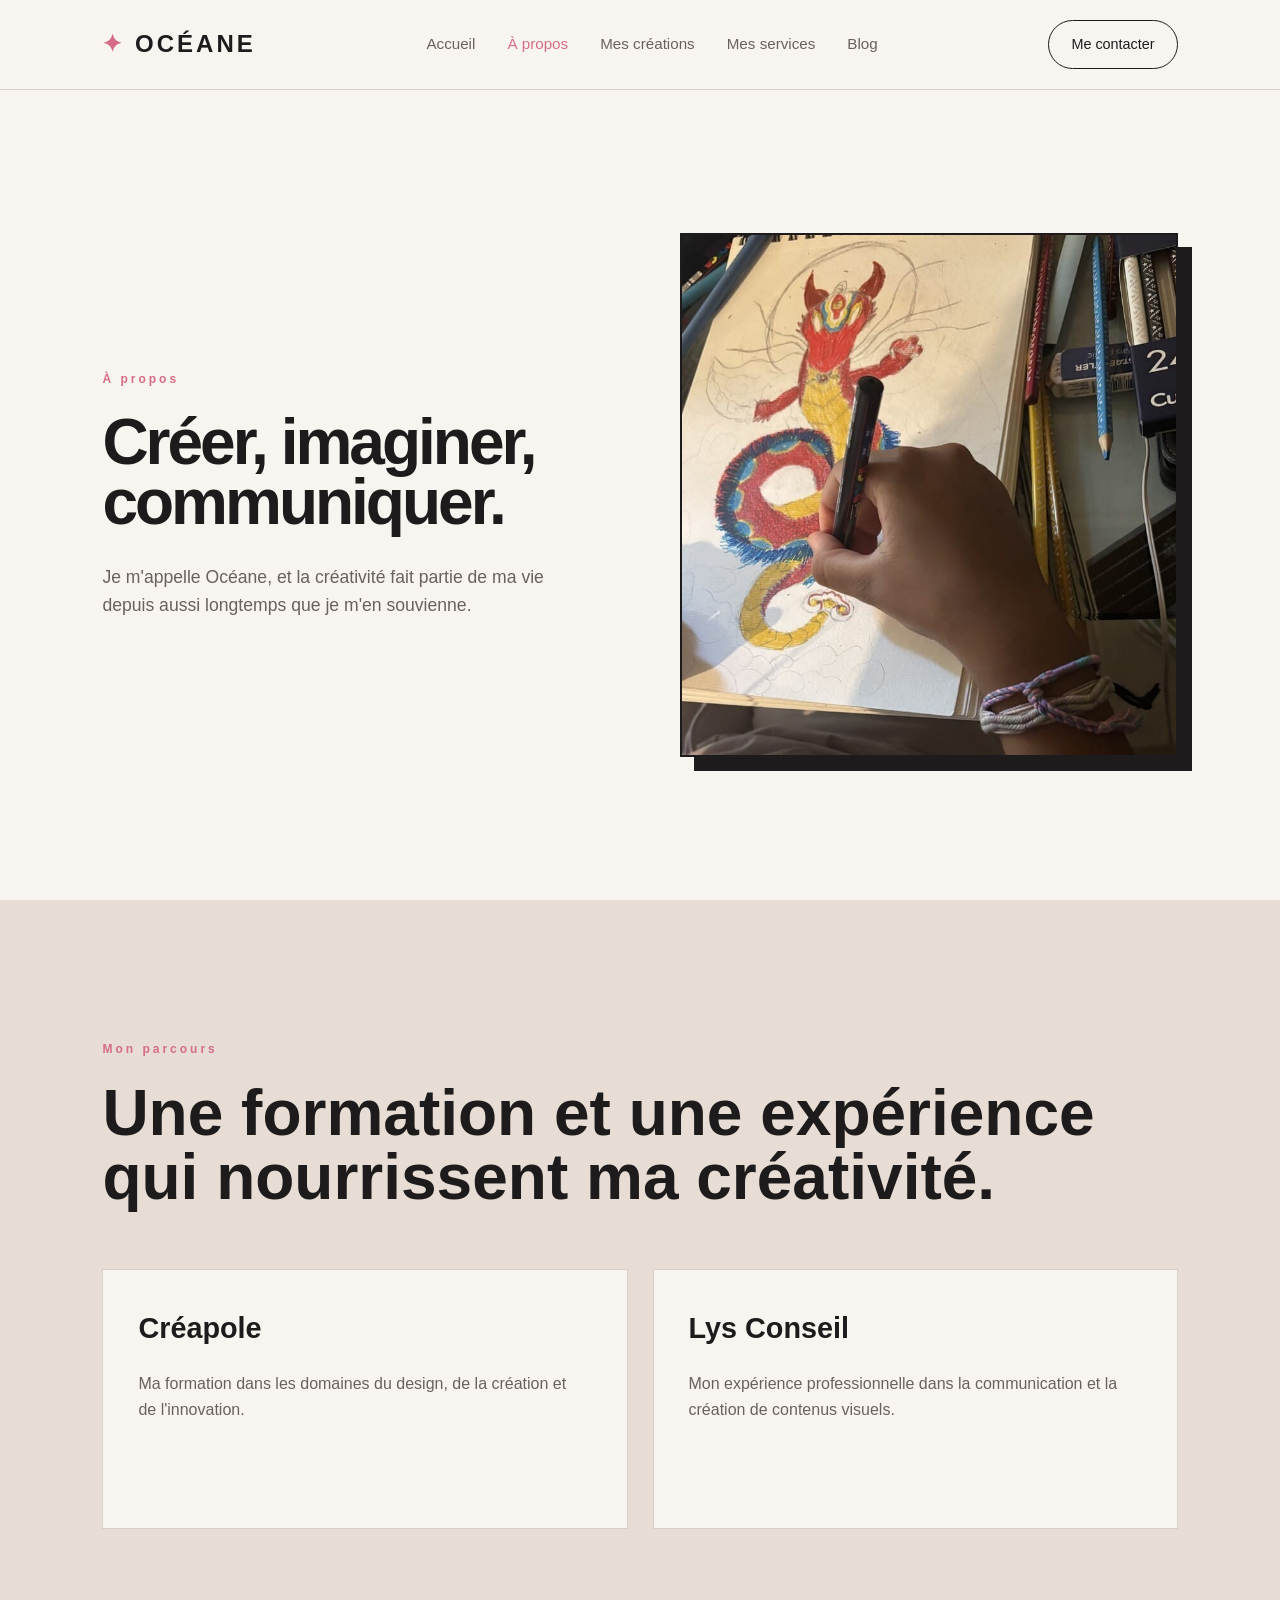
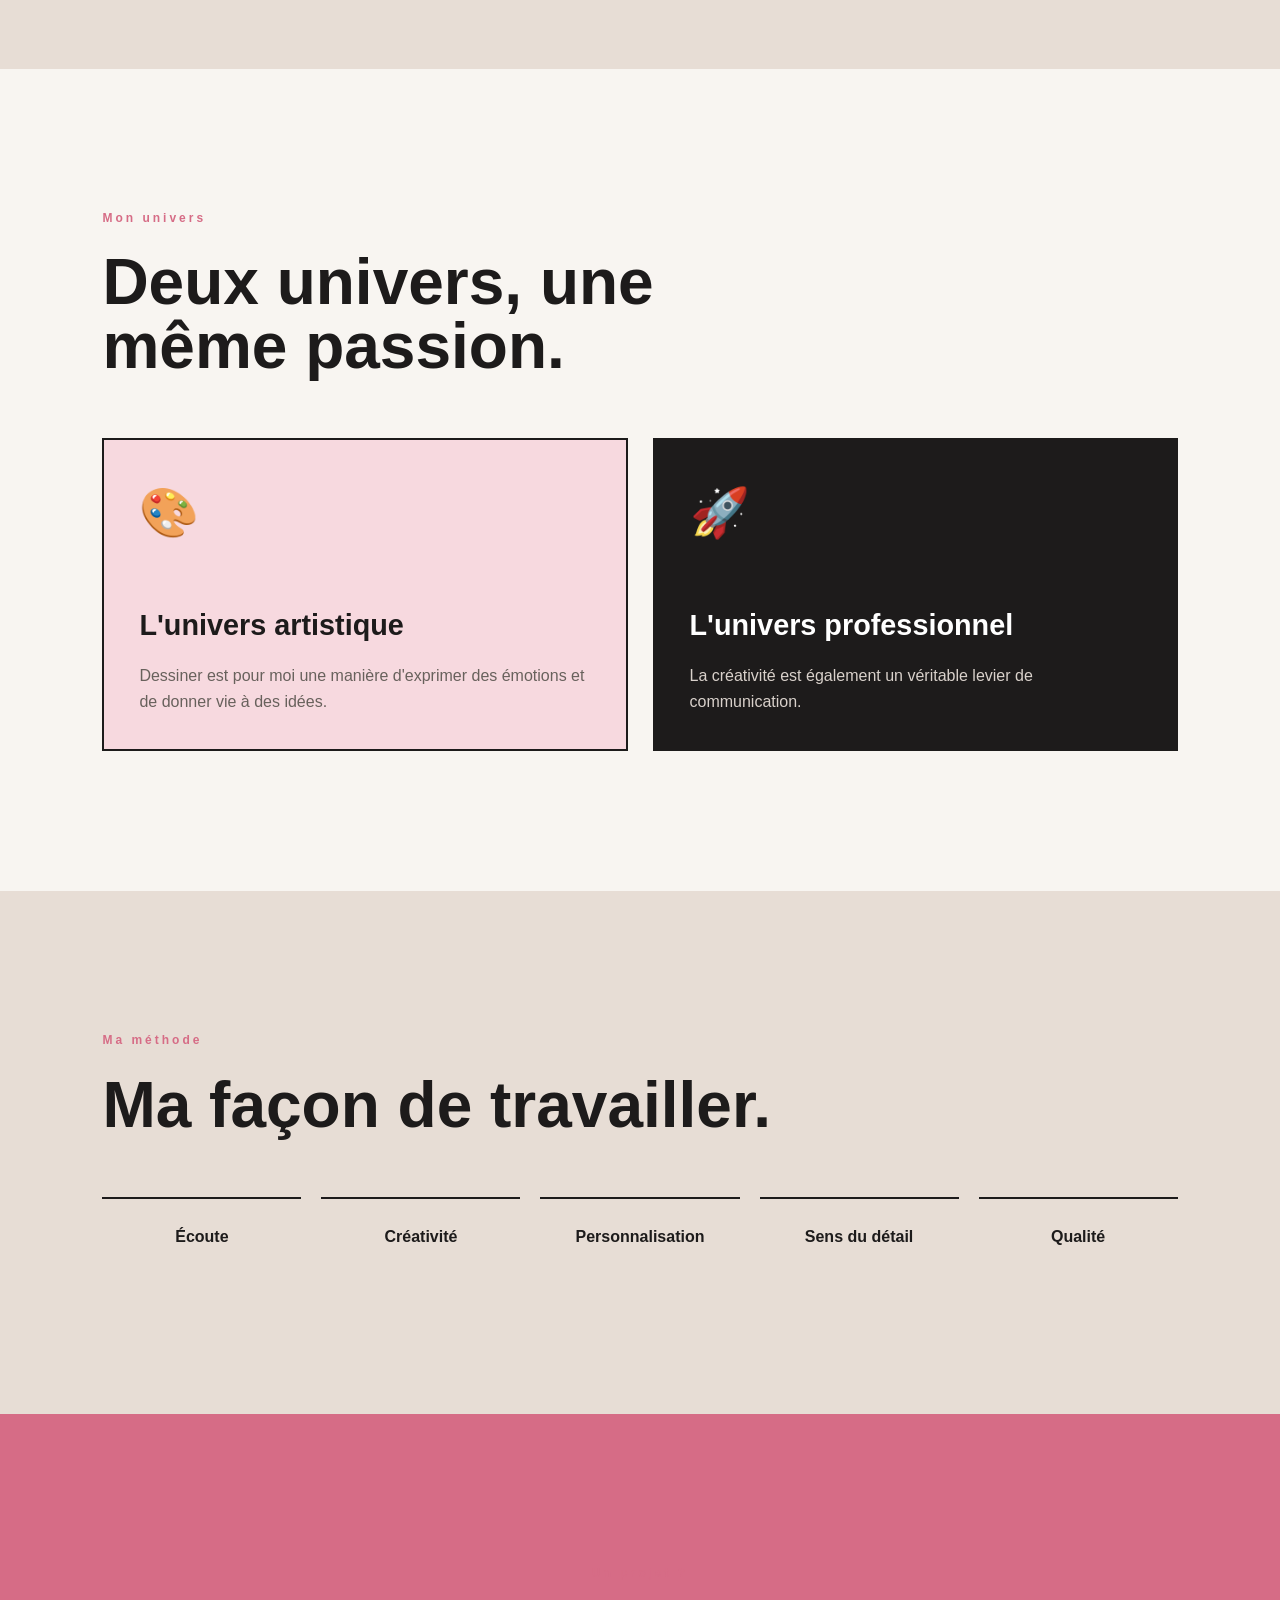
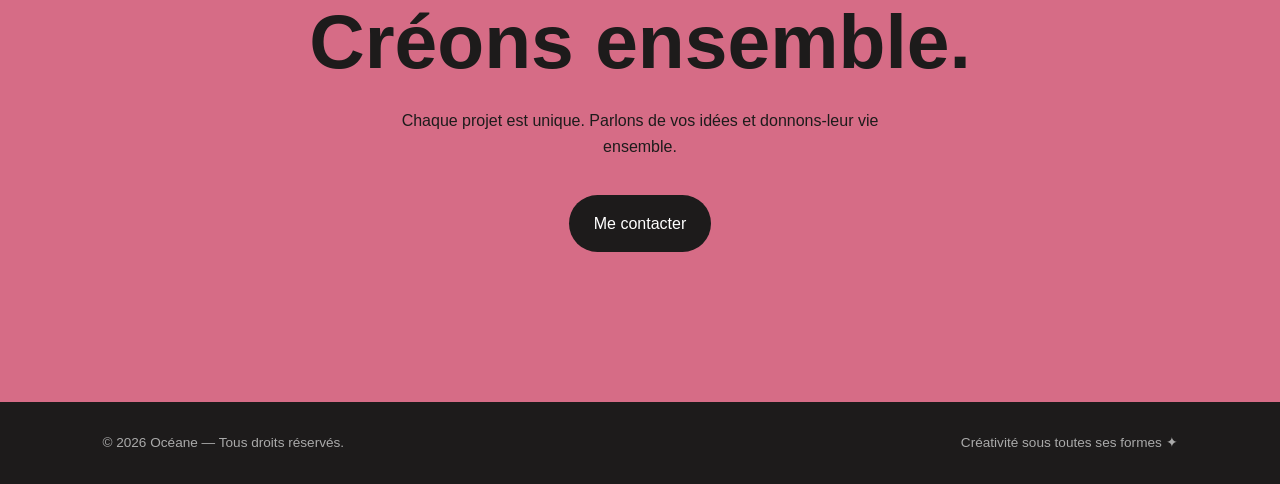
==== commit d3efb32d: "3e sauvegarde" ====
--- a/pages/about.html
+++ b/pages/about.html
@@ -75,7 +75,9 @@
 
             <div class="about-hero__image">
 
-                <!-- Photo d'Océane à ajouter ici -->
+                <img
+                    src="../images/about-hero.jpeg"
+                    alt="Océane dans son univers artistique">
 
             </div>
 
--- a/styles/style.css
+++ b/styles/style.css
@@ -257,76 +257,190 @@
 ========================= */
 
 .intro {
-    padding: 150px 8%;
-    text-align: center;
+    padding: 140px 8%;
+
     background-color: var(--dark);
     color: var(--light);
 }
 
+.intro > .section-label {
+    text-align: center;
+}
+
 .intro h2 {
-    margin-bottom: 25px;
+    margin-bottom: 20px;
+
     font-size: clamp(2.5rem, 5vw, 5rem);
+    text-align: center;
 }
 
 .intro-text {
-    max-width: 700px;
+    max-width: 550px;
+
     margin: 0 auto 70px;
+
     color: #c7c1bc;
-    font-size: 1.05rem;
-}
-
-.intro .universe-choices {
-    display: grid;
-    grid-template-columns: repeat(2, 1fr);
-    gap: 30px;
-    margin-top: 30px;
-}
-
-.intro .universe-card {
+    text-align: center;
+}
+
+
+/* =========================
+   CARTES UNIVERS
+========================= */
+
+.universe-choices {
+    display: grid;
+    grid-template-columns: repeat(2, minmax(0, 1fr));
+    gap: 25px;
+}
+
+.universe-card {
+    position: relative;
+
+    min-height: 420px;
+
+    overflow: hidden;
+
+    border: 2px solid var(--text);
+
+    color: var(--light);
+
+    isolation: isolate;
+}
+
+
+/* ---------- IMAGE ---------- */
+
+.universe-card__image,
+.universe-card__placeholder {
+    position: absolute;
+    inset: 0;
+
+    width: 100%;
+    height: 100%;
+}
+
+.universe-card__image {
+    object-fit: cover;
+
+    transition: transform 0.6s ease;
+}
+
+
+/* ---------- CARTE ENTREPRISE ---------- */
+
+.universe-card__placeholder {
     display: flex;
-    flex-direction: column;
-    min-height: 360px;
-    padding: 35px;
-    text-align: left;
-    border: 2px solid var(--light);
-    transition: transform .3s ease, box-shadow .3s ease;
-}
-
-.intro .universe-card:hover {
-    transform: translate(-5px, -5px);
-    box-shadow: 8px 8px 0 var(--light);
-}
-
-.intro .universe-card-art {
-    background: linear-gradient(145deg, #f7d9df 0%, #e9a3b2 100%);
-    color: var(--text);
-}
-
-.intro .universe-card-pro {
-    background: #2a2828;
-    color: var(--light);
-}
-
-.intro .universe-card-icon {
-    font-size: 3rem;
-    margin-bottom: auto;
-}
-
-.intro .universe-card-title {
-    margin-top: 30px;
-    font-size: 2rem;
+    align-items: center;
+    justify-content: center;
+
+    background-color: var(--dark);
+
+    color: var(--accent);
+    font-size: 6rem;
+}
+
+.universe-card__placeholder span {
+    opacity: 0.8;
+}
+
+
+/* ---------- VOILE ---------- */
+
+.universe-card::after {
+    position: absolute;
+    inset: 0;
+
+    background: linear-gradient(
+        to top,
+        rgba(29, 27, 27, 0.9),
+        rgba(29, 27, 27, 0.15)
+    );
+
+    content: '';
+
+    transition: background 0.4s ease;
+}
+
+
+/* ---------- CONTENU ---------- */
+
+.universe-card__overlay {
+    position: absolute;
+
+    right: 30px;
+    bottom: 30px;
+    left: 30px;
+
+    z-index: 2;
+
+    transform: translateY(35px);
+
+    transition: transform 0.4s ease;
+}
+
+.universe-card__overlay h3 {
+    margin-bottom: 12px;
+
+    font-size: clamp(1.8rem, 3vw, 2.8rem);
+    line-height: 1;
+}
+
+.universe-card__overlay p {
+    max-width: 450px;
+
+    margin-bottom: 20px;
+
+    color: #e5dfdb;
+}
+
+.universe-card__link {
+    font-size: 0.85rem;
     font-weight: 800;
 }
 
-.intro .universe-card-text {
-    margin-top: 15px;
-    color: inherit;
-    opacity: .85;
-}
-
-.intro .universe-card-link {
-    margin-top: 25px;
-    font-weight: 700;
+
+/* ---------- HOVER ---------- */
+
+.universe-card:hover .universe-card__image {
+    transform: scale(1.06);
+}
+
+.universe-card:hover .universe-card__overlay {
+    transform: translateY(0);
+}
+
+.universe-card:hover::after {
+    background: rgba(29, 27, 27, 0.55);
+}
+
+
+/* =========================
+   MOBILE
+========================= */
+
+@media (max-width: 600px) {
+
+    .intro {
+        padding: 80px 5%;
+    }
+
+    .intro-text {
+        margin-bottom: 45px;
+    }
+
+    .universe-choices {
+        grid-template-columns: 1fr;
+    }
+
+    .universe-card {
+        min-height: 380px;
+    }
+
+    .universe-card__overlay {
+        transform: translateY(0);
+    }
+
 }
 
 
@@ -364,6 +478,42 @@
     margin-right: 10px;
     color: var(--accent);
     content: '✦';
+}
+
+/* =========================
+   COUP DE CŒUR
+========================= */
+
+.creations-featured {
+    display: grid;
+    grid-template-columns: 1fr 1fr;
+    gap: 60px;
+    align-items: center;
+}
+
+.creations-featured__visual {
+    min-height: 500px;
+    overflow: hidden;
+
+    border: 2px solid var(--text);
+    background-color: var(--surface);
+    box-shadow: 12px 12px 0 var(--text);
+}
+
+.creations-featured__visual img {
+    display: block;
+
+    width: 100%;
+    height: 100%;
+    min-height: 500px;
+
+    object-fit: cover;
+
+    transition: transform 0.5s ease;
+}
+
+.creations-featured__visual:hover img {
+    transform: scale(1.03);
 }
 
 
@@ -521,6 +671,31 @@
     color: var(--accent);
 }
 
+.about-hero__image {
+    min-height: 520px;
+
+    overflow: hidden;
+
+    background-color: var(--surface);
+    border: 2px solid var(--text);
+    box-shadow: 14px 14px 0 var(--text);
+}
+
+.about-hero__image img {
+    display: block;
+
+    width: 100%;
+    height: 100%;
+    min-height: 520px;
+
+    object-fit: cover;
+
+    transition: transform 0.5s ease;
+}
+
+.about-hero__image:hover img {
+    transform: scale(1.03);
+}
 
 /* ---------- PARCOURS ---------- */
 
@@ -1991,6 +2166,10 @@
     }
 
     .creations-hero {
+        grid-template-columns: 1fr;
+    }
+
+    .creations-featured {
         grid-template-columns: 1fr;
     }
 
@@ -2210,6 +2389,15 @@
 
     .creations-hero__image {
         box-shadow: 8px 8px 0 var(--text);
+    }
+
+    .creations-featured__visual {
+        min-height: 380px;
+        box-shadow: 8px 8px 0 var(--text);
+    }
+
+    .creations-featured__visual img {
+        min-height: 380px;
     }
 
 }
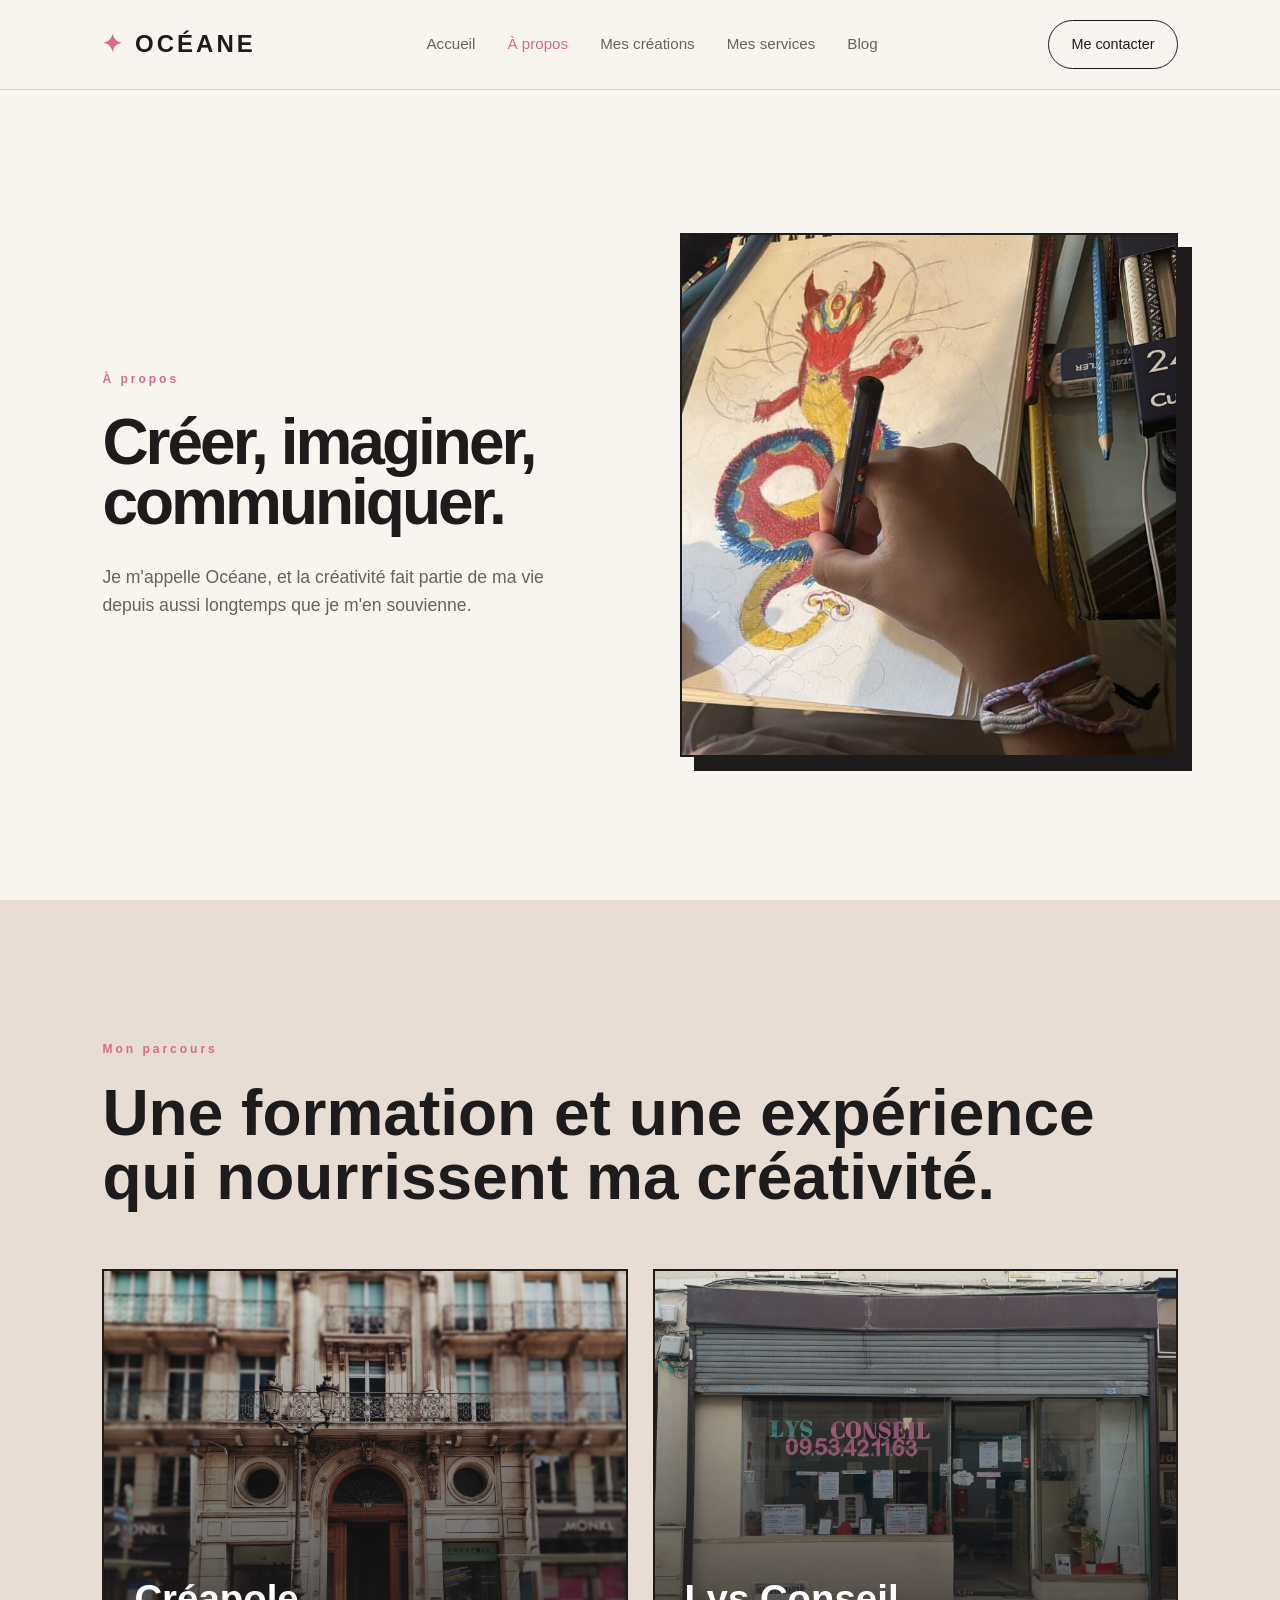
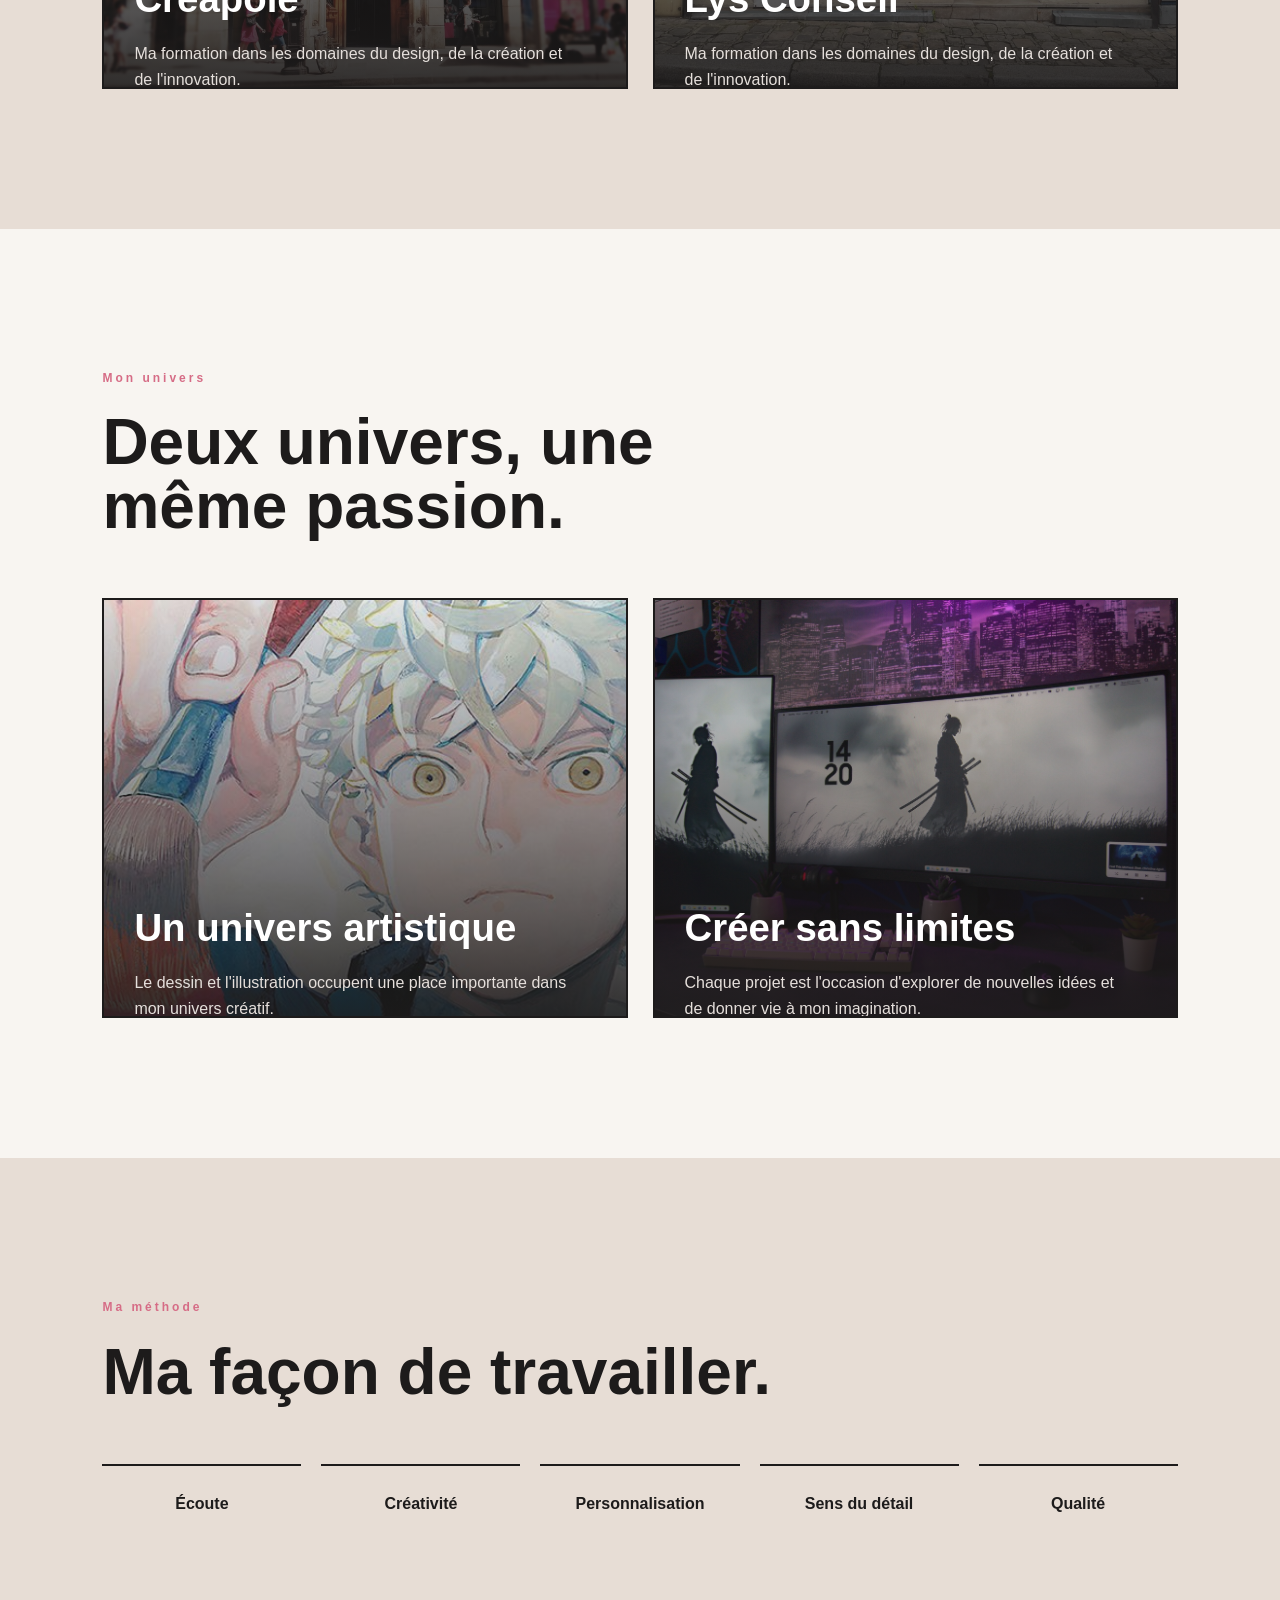
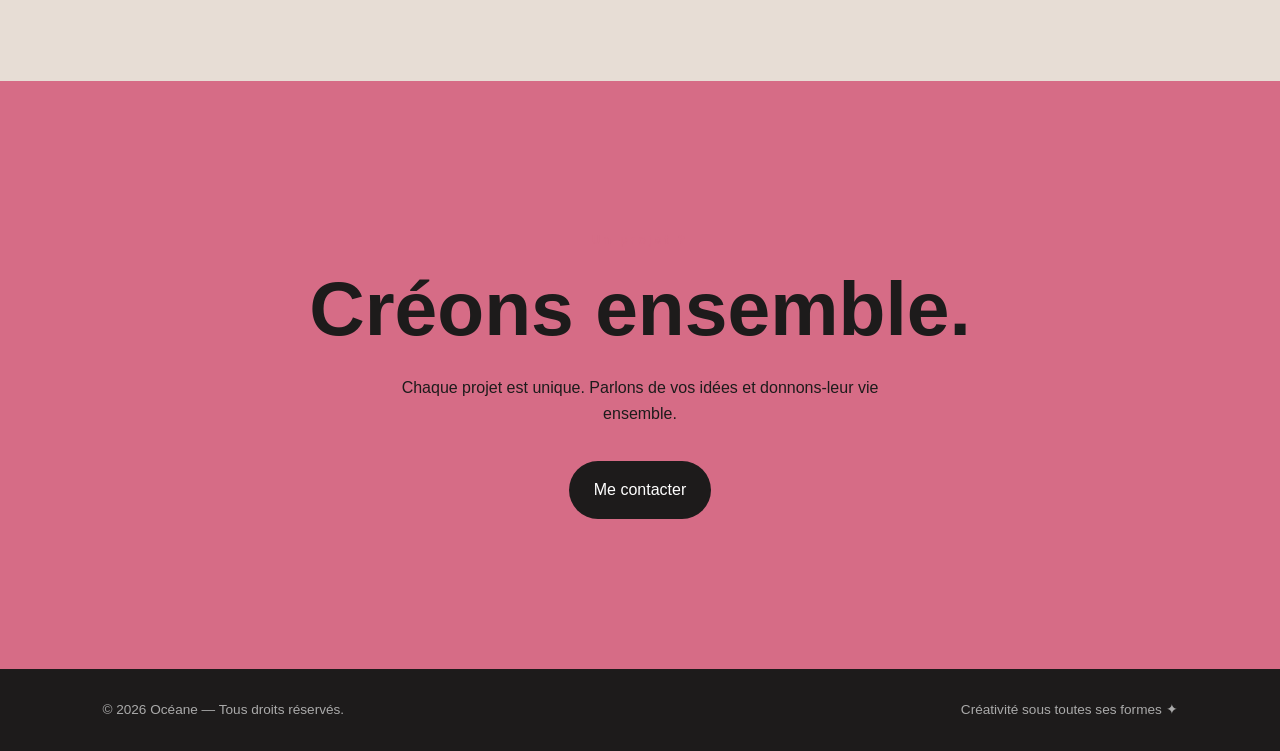
==== commit ee0028ad: "commit 3" ====
--- a/pages/about.html
+++ b/pages/about.html
@@ -99,28 +99,50 @@
             </div>
 
 
-            <div class="journey-cards">
+            <div class="journey-grid">
+
+                <!-- CRÉAPOLE -->
 
                 <article class="journey-card">
 
-                    <h3>Créapole</h3>
-
-                    <p>
-                        Ma formation dans les domaines du design,
-                        de la création et de l'innovation.
-                    </p>
-
-                </article>
-
+                    <img
+                        src="../images/creapole.jpg"
+                        alt="Créapole"
+                        class="journey-card__image">
+
+                    <div class="journey-card__overlay">
+
+                        <h3>Créapole</h3>
+
+                        <p>
+                            Ma formation dans les domaines du design,
+                            de la création et de l'innovation.
+                        </p>
+
+                    </div>
+
+                </article>
+
+
+                <!-- LYS CONSEIL -->
 
                 <article class="journey-card">
 
-                    <h3>Lys Conseil</h3>
-
-                    <p>
-                        Mon expérience professionnelle dans la communication
-                        et la création de contenus visuels.
-                    </p>
+                    <img
+                        src="../images/lys-conseil.jpg"
+                        alt="Lys Conseil"
+                        class="journey-card__image">
+
+                    <div class="journey-card__overlay">
+
+                        <h3>Lys Conseil</h3>
+
+                        <p>
+                            Ma formation dans les domaines du design,
+                            de la création et de l'innovation.
+                        </p>
+
+                    </div>
 
                 </article>
 
@@ -144,32 +166,44 @@
             </div>
 
 
-            <div class="universe-cards">
-
-                <article class="about-universe-card about-universe-card--art">
-
-                    <span class="about-universe-card__icon">🎨</span>
-
-                    <h3>L'univers artistique</h3>
-
-                    <p>
-                        Dessiner est pour moi une manière d'exprimer
-                        des émotions et de donner vie à des idées.
-                    </p>
-
-                </article>
-
-
-                <article class="about-universe-card about-universe-card--pro">
-
-                    <span class="about-universe-card__icon">🚀</span>
-
-                    <h3>L'univers professionnel</h3>
-
-                    <p>
-                        La créativité est également un véritable
-                        levier de communication.
-                    </p>
+            <div class="about-universe__grid">
+
+                <article class="about-universe-card">
+
+                    <img
+                        src="../images/manga-creation.jpg"
+                        alt="Illustration réalisée par Océane">
+
+                    <div class="about-universe-card__overlay">
+
+                        <h3>Un univers artistique</h3>
+
+                        <p>
+                            Le dessin et l'illustration occupent une place
+                            importante dans mon univers créatif.
+                        </p>
+
+                    </div>
+
+                </article>
+
+
+                <article class="about-universe-card">
+
+                    <img
+                        src="../images/manga-entreprise.jpg"
+                        alt="Illustration réalisée par Océane">
+
+                    <div class="about-universe-card__overlay">
+
+                        <h3>Créer sans limites</h3>
+
+                        <p>
+                            Chaque projet est l'occasion d'explorer de nouvelles
+                            idées et de donner vie à mon imagination.
+                        </p>
+
+                    </div>
 
                 </article>
 
--- a/styles/style.css
+++ b/styles/style.css
@@ -739,6 +739,123 @@
     color: var(--muted-text);
 }
 
+.journey-grid {
+    display: grid;
+    grid-template-columns: repeat(2, minmax(0, 1fr));
+    gap: 25px;
+
+    margin-top: 60px;
+}
+
+.journey-card {
+    position: relative;
+
+    min-height: 420px;
+
+    overflow: hidden;
+
+    border: 2px solid var(--text);
+
+    isolation: isolate;
+}
+
+.journey-card__image {
+    position: absolute;
+    inset: 0;
+
+    width: 100%;
+    height: 100%;
+
+    object-fit: cover;
+
+    transition: transform 0.6s ease;
+}
+
+
+/* Voile */
+
+.journey-card::after {
+    position: absolute;
+    inset: 0;
+
+    content: "";
+
+    background: linear-gradient(
+        to top,
+        rgba(29, 27, 27, 0.9),
+        rgba(29, 27, 27, 0.1)
+    );
+
+    transition: background 0.4s ease;
+}
+
+
+/* Texte */
+
+.journey-card__overlay {
+    position: absolute;
+
+    right: 30px;
+    bottom: 30px;
+    left: 30px;
+
+    z-index: 2;
+
+    transform: translateY(35px);
+
+    color: var(--light);
+
+    transition: transform 0.4s ease;
+}
+
+.journey-card__overlay h3 {
+    margin-bottom: 12px;
+
+    font-size: clamp(1.8rem, 3vw, 2.8rem);
+}
+
+.journey-card__overlay p {
+    max-width: 450px;
+
+    color: #e5dfdb;
+}
+
+
+/* Animation */
+
+.journey-card:hover .journey-card__image {
+    transform: scale(1.06);
+}
+
+.journey-card:hover .journey-card__overlay {
+    transform: translateY(0);
+}
+
+.journey-card:hover::after {
+    background: rgba(29, 27, 27, 0.55);
+}
+
+
+/* =========================
+   MOBILE
+========================= */
+
+@media (max-width: 600px) {
+
+    .journey-grid {
+        grid-template-columns: 1fr;
+    }
+
+    .journey-card {
+        min-height: 380px;
+    }
+
+    .journey-card__overlay {
+        transform: translateY(0);
+    }
+
+}
+
 
 /* ---------- DEUX UNIVERS ---------- */
 
@@ -756,58 +873,120 @@
     max-width: 700px;
 }
 
-.universe-cards {
+/* =========================
+   MON UNIVERS
+========================= */
+
+.about-universe {
+    padding: 120px 8%;
+}
+
+.about-universe__grid {
     display: grid;
     grid-template-columns: repeat(2, 1fr);
     gap: 25px;
+
+    margin-top: 60px;
 }
 
 .about-universe-card {
-    min-height: 300px;
-
-    padding: 35px;
+    position: relative;
+
+    min-height: 420px;
+
+    overflow: hidden;
 
     border: 2px solid var(--text);
 
-    transition: transform 0.3s ease, box-shadow 0.3s ease;
-}
-
-.about-universe-card:hover {
-    box-shadow: 8px 8px 0 var(--text);
-    transform: translate(-4px, -4px);
-}
-
-.about-universe-card--art {
-    background-color: #f7d9df;
-}
-
-.about-universe-card--pro {
-    background-color: var(--dark);
+    isolation: isolate;
+}
+
+.about-universe-card img {
+    display: block;
+
+    width: 100%;
+    height: 100%;
+
+    object-fit: cover;
+
+    transition: transform 0.6s ease;
+}
+
+.about-universe-card::after {
+    position: absolute;
+    inset: 0;
+
+    content: "";
+
+    background: linear-gradient(
+        to top,
+        rgba(29, 27, 27, 0.9),
+        rgba(29, 27, 27, 0.1)
+    );
+
+    transition: background 0.4s ease;
+}
+
+.about-universe-card__overlay {
+    position: absolute;
+
+    right: 30px;
+    bottom: 30px;
+    left: 30px;
+
+    z-index: 2;
+
     color: var(--light);
-}
-
-.about-universe-card__icon {
-    display: block;
-
-    margin-bottom: 50px;
-
-    font-size: 3rem;
-}
-
-.about-universe-card h3 {
-    margin-bottom: 15px;
-
-    font-size: 1.8rem;
-}
-
-.about-universe-card p {
-    color: var(--muted-text);
-}
-
-.about-universe-card--pro p {
-    color: #d9d1cb;
-}
-
+
+    transform: translateY(35px);
+
+    transition: transform 0.4s ease;
+}
+
+.about-universe-card__overlay h3 {
+    margin-bottom: 12px;
+
+    font-size: clamp(1.8rem, 3vw, 2.8rem);
+}
+
+.about-universe-card__overlay p {
+    max-width: 450px;
+
+    color: #e5dfdb;
+}
+
+.about-universe-card:hover img {
+    transform: scale(1.06);
+}
+
+.about-universe-card:hover .about-universe-card__overlay {
+    transform: translateY(0);
+}
+
+.about-universe-card:hover::after {
+    background: rgba(29, 27, 27, 0.55);
+}
+
+
+/* =========================
+   MOBILE
+========================= */
+
+@media (max-width: 600px) {
+
+    .about-universe__grid {
+        grid-template-columns: 1fr;
+    }
+
+    .about-universe-card {
+        min-height: 380px;
+    }
+
+    .about-universe-card__overlay {
+        transform: translateY(0);
+    }
+
+}
 
 /* ---------- MÉTHODE ---------- */
 
@@ -969,102 +1148,12 @@
     box-shadow: 14px 14px 0 var(--text);
 }
 
-
-/* ---------- COLLECTIONS ---------- */
-
-.creations-collections {
-    padding: 140px 8%;
-
-    background-color: var(--surface);
-}
-
-.creations-collections .section-heading {
-    display: block;
-}
-
-.creations-collections .section-heading h2 {
-    max-width: 700px;
-}
-
-.collection-cards {
-    display: grid;
-    grid-template-columns: repeat(3, 1fr);
-    gap: 25px;
-}
-
-.collection-card {
-    min-height: 430px;
-
-    display: flex;
-    flex-direction: column;
-
-    border: 2px solid var(--text);
-
-    transition: transform 0.3s ease, box-shadow 0.3s ease;
-}
-
-.collection-card:hover {
-    transform: translate(-4px, -4px);
-    box-shadow: 8px 8px 0 var(--text);
-}
-
-.collection-card--paintings {
-    background-color: #f7d9df;
-}
-
-.collection-card--drawings {
-    background-color: var(--background);
-}
-
-.collection-card--keyrings {
-    background-color: var(--dark);
-    color: var(--light);
-}
-
-.collection-card__visual {
-    min-height: 190px;
-
-    display: grid;
-    place-items: center;
-
-    font-size: 4rem;
-
-    border-bottom: 2px solid var(--text);
-}
-
-.collection-card__content {
-    padding: 30px;
-
-    display: flex;
-    flex-direction: column;
-    flex: 1;
-}
-
-.collection-card__content h3 {
-    margin-bottom: 15px;
-
-    font-size: 1.8rem;
-}
-
-.collection-card__content p {
-    color: var(--muted-text);
-}
-
-.collection-card--keyrings .collection-card__content p {
-    color: #d9d1cb;
-}
-
-.collection-card__content a {
-    margin-top: auto;
-
-    font-weight: 800;
-}
-
-
-/* ---------- GALERIE ---------- */
+/* =========================
+   GALERIE DES CRÉATIONS
+========================= */
 
 .creations-gallery {
-    padding: 140px 8%;
+    padding: 120px 8%;
 }
 
 .creations-gallery .section-heading {
@@ -1072,85 +1161,107 @@
 }
 
 .creations-gallery .section-heading h2 {
-    max-width: 700px;
-}
-
-.gallery-grid {
+    max-width: 750px;
+}
+
+.creations-gallery__grid {
     display: grid;
-    grid-template-columns: repeat(3, 1fr);
-    gap: 25px;
-}
-
-.gallery-card {
+    grid-template-columns: repeat(2, 1fr);
+    gap: 30px;
+
+    margin-top: 60px;
+}
+
+
+/* =========================
+   CARTE CRÉATION
+========================= */
+
+.creation-card {
     overflow: hidden;
 
-    border: 1px solid var(--border);
-    background-color: var(--background);
-
-    transition: transform 0.3s ease, border-color 0.3s ease;
-}
-
-.gallery-card:hover {
-    transform: translateY(-8px);
-    border-color: var(--accent);
-}
-
-.gallery-card__image {
-    min-height: 300px;
-
-    display: grid;
-    place-items: center;
-
-    background-color: var(--surface);
-}
-
-.gallery-card__image::before {
-    content: '✦';
-
-    color: var(--accent);
-    font-size: 3rem;
-}
-
-.gallery-card__content {
-    padding: 25px;
-}
-
-.gallery-card__category {
+    background-color: var(--light);
+    border: 2px solid var(--text);
+
+    transition:
+        transform 0.3s ease,
+        box-shadow 0.3s ease;
+}
+
+.creation-card__image {
+    overflow: hidden;
+
+    aspect-ratio: 4 / 3;
+}
+
+.creation-card__image img {
+    display: block;
+
+    width: 100%;
+    height: 100%;
+
+    object-fit: cover;
+
+    transition: transform 0.5s ease;
+}
+
+
+/* =========================
+   INFORMATIONS
+========================= */
+
+.creation-card__content {
+    padding: 25px 30px;
+}
+
+.creation-card__content h3 {
     margin-bottom: 8px;
 
-    color: var(--accent);
-    font-size: 0.75rem;
-    font-weight: 800;
-    letter-spacing: 2px;
-    text-transform: uppercase;
-}
-
-.gallery-card__content h3 {
-    margin-bottom: 10px;
-
-    font-size: 1.5rem;
-}
-
-.gallery-card__content > p:not(.gallery-card__category) {
-    margin-bottom: 20px;
-
+    font-size: 1.4rem;
+}
+
+.creation-card__content p {
     color: var(--muted-text);
 }
 
-.gallery-card__status {
-    display: inline-block;
-
-    padding: 6px 12px;
-
-    border-radius: 20px;
-
-    background-color: var(--surface);
-
-    color: var(--muted-text);
-
-    font-size: 0.8rem;
-}
-
+
+/* =========================
+   HOVER
+========================= */
+
+.creation-card:hover {
+    transform: translate(-4px, -4px);
+
+    box-shadow: 8px 8px 0 var(--text);
+}
+
+.creation-card:hover .creation-card__image img {
+    transform: scale(1.05);
+}
+
+
+/* =========================
+   MOBILE
+========================= */
+
+@media (max-width: 700px) {
+
+    .creations-gallery {
+        padding: 80px 5%;
+    }
+
+    .creations-gallery__grid {
+        grid-template-columns: 1fr;
+        gap: 25px;
+
+        margin-top: 40px;
+    }
+
+    .creation-card__content {
+        padding: 20px;
+    }
+
+}
 
 /* ---------- COUP DE CŒUR ---------- */
 
@@ -1239,7 +1350,444 @@
 
 /* ---------- HERO ---------- */
 
+.services-page .section-heading {
+    display: block;
+}
+
+.services-page .section-heading h2 {
+    max-width: 700px;
+}
+
+.services-page .section-heading p {
+    margin-bottom: 20px;
+}
+
+/* =========================
+   HERO SERVICES
+========================= */
+
 .services-hero {
+    display: grid;
+    grid-template-columns: 1fr 1fr;
+    gap: 70px;
+
+    align-items: center;
+
+    padding: 100px 8% 120px;
+}
+
+.services-hero__content {
+    max-width: 650px;
+}
+
+.services-hero__content h1 {
+    margin-bottom: 30px;
+
+    font-size: clamp(3rem, 6vw, 6rem);
+    line-height: 0.95;
+}
+
+.services-hero__content h1 span {
+    display: block;
+
+    color: var(--accent);
+}
+
+.services-hero__content > p:not(.section-label) {
+    max-width: 550px;
+
+    margin-bottom: 35px;
+
+    color: var(--muted-text);
+    font-size: 1.05rem;
+    line-height: 1.7;
+}
+
+
+/* ---------- IMAGE ---------- */
+
+.services-hero__image {
+    min-height: 550px;
+
+    overflow: hidden;
+
+    border: 2px solid var(--text);
+    box-shadow: 14px 14px 0 var(--text);
+}
+
+.services-hero__image img {
+    display: block;
+
+    width: 100%;
+    height: 100%;
+    min-height: 550px;
+
+    object-fit: cover;
+
+    transition: transform 0.5s ease;
+}
+
+.services-hero__image:hover img {
+    transform: scale(1.03);
+}
+
+
+/* =========================
+   MOBILE
+========================= */
+
+@media (max-width: 800px) {
+
+    .services-hero {
+        grid-template-columns: 1fr;
+        gap: 50px;
+
+        padding: 80px 5%;
+    }
+
+    .services-hero__image {
+        min-height: 400px;
+
+        box-shadow: 8px 8px 0 var(--text);
+    }
+
+    .services-hero__image img {
+        min-height: 400px;
+    }
+
+}
+
+/* ---------- PRESTATIONS ---------- */
+
+.services-offers {
+    padding: 140px 8%;
+
+    background: var(--surface);
+}
+
+.offers-grid {
+    display: grid;
+    grid-template-columns: repeat(3, 1fr);
+    gap: 25px;
+}
+
+.offer-card {
+    padding: 35px;
+
+    border: 1px solid var(--border);
+    background: var(--background);
+
+    transition: transform .3s ease,
+                border-color .3s ease;
+}
+
+.offer-card:hover {
+    border-color: var(--accent);
+    transform: translateY(-8px);
+}
+
+.offer-card__icon {
+    display: block;
+
+    margin-bottom: 30px;
+
+    font-size: 3rem;
+}
+
+.offer-card h3 {
+    margin-bottom: 20px;
+
+    font-size: 1.6rem;
+}
+
+.offer-card ul {
+    list-style: none;
+}
+
+.offer-card li {
+    margin-bottom: 10px;
+
+    color: var(--muted-text);
+}
+
+.offer-card li::before {
+    margin-right: 10px;
+
+    color: var(--accent);
+
+    content: "✦";
+}
+
+
+/* =========================
+   RÉALISATIONS VIDÉO
+========================= */
+
+.services-work {
+    padding: 120px 8%;
+}
+
+.services-work .section-heading {
+    display: block;
+}
+
+.services-work .section-heading h2 {
+    max-width: 750px;
+}
+
+.services-work__grid {
+    display: grid;
+    grid-template-columns: repeat(3, 1fr);
+    gap: 25px;
+
+    margin-top: 60px;
+}
+
+
+/* ---------- CARTE ---------- */
+
+.services-video-card {
+    overflow: hidden;
+
+    background-color: var(--light);
+    border: 2px solid var(--text);
+
+    transition:
+        transform 0.3s ease,
+        box-shadow 0.3s ease;
+}
+
+
+/* ---------- VIDÉO ---------- */
+
+.services-video-card__media {
+    width: 100%;
+
+    aspect-ratio: 9 / 16;
+
+    background-color: var(--dark);
+}
+
+.services-video-card video {
+    display: block;
+
+    width: 100%;
+    height: 100%;
+
+    object-fit: cover;
+}
+
+
+/* ---------- TEXTE ---------- */
+
+.services-video-card__content {
+    padding: 25px;
+}
+
+.services-video-card__content h3 {
+    margin-bottom: 10px;
+
+    font-size: 1.4rem;
+}
+
+.services-video-card__content p {
+    color: var(--muted-text);
+}
+
+
+/* ---------- HOVER ---------- */
+
+.services-video-card:hover {
+    transform: translate(-4px, -4px);
+
+    box-shadow: 8px 8px 0 var(--text);
+}
+
+
+/* =========================
+   TABLETTE
+========================= */
+
+@media (max-width: 900px) {
+
+    .services-work__grid {
+        grid-template-columns: repeat(2, 1fr);
+    }
+
+}
+
+
+/* =========================
+   MOBILE
+========================= */
+
+@media (max-width: 600px) {
+
+    .services-work {
+        padding: 80px 5%;
+    }
+
+    .services-work__grid {
+        grid-template-columns: 1fr;
+
+        margin-top: 40px;
+    }
+
+}
+
+
+/* ---------- VALEURS ---------- */
+
+.services-values {
+    padding: 140px 8%;
+
+    background: var(--surface);
+}
+
+.values-grid {
+    display: grid;
+    grid-template-columns: repeat(4,1fr);
+    gap: 20px;
+}
+
+.value-card {
+    padding: 35px 25px;
+
+    border-top: 2px solid var(--text);
+
+    font-size: 1.15rem;
+    font-weight: 700;
+    text-align: center;
+}
+
+
+/* ---------- PROCESS ---------- */
+
+.services-process {
+    padding: 140px 8%;
+}
+
+.process-grid {
+    display: grid;
+    grid-template-columns: repeat(4,1fr);
+    gap: 25px;
+}
+
+.process-card {
+    padding: 35px;
+
+    border: 1px solid var(--border);
+
+    transition: transform .3s ease,
+                border-color .3s ease;
+}
+
+.process-card:hover {
+    border-color: var(--accent);
+    transform: translateY(-8px);
+}
+
+.process-card span {
+    display: inline-block;
+
+    margin-bottom: 20px;
+
+    color: var(--accent);
+    font-size: 2rem;
+    font-weight: bold;
+}
+
+.process-card h3 {
+    margin-bottom: 15px;
+}
+
+.process-card p {
+    color: var(--muted-text);
+}
+
+
+/* ---------- CTA ---------- */
+
+.services-cta {
+    padding: 150px 8%;
+
+    text-align: center;
+
+    background: var(--accent);
+}
+
+.services-cta h2 {
+    margin-bottom: 25px;
+
+    font-size: clamp(3rem,6vw,6rem);
+    line-height: .95;
+}
+
+.services-cta p:not(.section-label) {
+    max-width: 650px;
+
+    margin: 0 auto 40px;
+}
+
+.cta-buttons {
+    display: flex;
+    justify-content: center;
+    gap: 20px;
+}
+
+.button,
+.button-outline {
+    display: inline-flex;
+
+    padding: 16px 28px;
+
+    border-radius: 30px;
+
+    transition: .3s ease;
+}
+
+.button {
+    background: var(--dark);
+    color: var(--light);
+}
+
+.button:hover {
+    transform: translateY(-3px);
+}
+
+.button-outline {
+    border: 1px solid var(--dark);
+}
+
+.button-outline:hover {
+    background: var(--dark);
+    color: var(--light);
+}
+
+
+/* =========================
+   BLOG
+========================= */
+
+.blog {
+    padding: 140px 8%;
+
+    text-align: center;
+}
+
+.blog p:last-child {
+    margin-top: 25px;
+
+    color: var(--muted-text);
+}
+
+/* =========================
+   PAGE BLOG
+========================= */
+
+/* ---------- HERO ---------- */
+
+.blog-hero {
     min-height: calc(100vh - 90px);
 
     padding: 80px 8%;
@@ -1250,286 +1798,6 @@
     gap: 80px;
 }
 
-.services-hero__content {
-    max-width: 600px;
-}
-
-.services-hero__content h1 {
-    margin-bottom: 30px;
-
-    font-size: clamp(3rem, 5vw, 5.5rem);
-    line-height: 0.95;
-    letter-spacing: -3px;
-}
-
-.services-hero__content p:last-child {
-    max-width: 500px;
-
-    color: var(--muted-text);
-    font-size: 1.1rem;
-}
-
-.services-hero__image {
-    min-height: 520px;
-
-    background: var(--surface);
-    border: 2px solid var(--text);
-    box-shadow: 14px 14px 0 var(--text);
-}
-
-.services-page .section-heading {
-    display: block;
-}
-
-.services-page .section-heading h2 {
-    max-width: 700px;
-}
-
-.services-page .section-heading p {
-    margin-bottom: 20px;
-}
-
-/* ---------- PRESTATIONS ---------- */
-
-.services-offers {
-    padding: 140px 8%;
-
-    background: var(--surface);
-}
-
-.offers-grid {
-    display: grid;
-    grid-template-columns: repeat(3, 1fr);
-    gap: 25px;
-}
-
-.offer-card {
-    padding: 35px;
-
-    border: 1px solid var(--border);
-    background: var(--background);
-
-    transition: transform .3s ease,
-                border-color .3s ease;
-}
-
-.offer-card:hover {
-    border-color: var(--accent);
-    transform: translateY(-8px);
-}
-
-.offer-card__icon {
-    display: block;
-
-    margin-bottom: 30px;
-
-    font-size: 3rem;
-}
-
-.offer-card h3 {
-    margin-bottom: 20px;
-
-    font-size: 1.6rem;
-}
-
-.offer-card ul {
-    list-style: none;
-}
-
-.offer-card li {
-    margin-bottom: 10px;
-
-    color: var(--muted-text);
-}
-
-.offer-card li::before {
-    margin-right: 10px;
-
-    color: var(--accent);
-
-    content: "✦";
-}
-
-
-/* ---------- APPROCHE ---------- */
-
-.services-approach {
-    padding: 140px 8%;
-
-    text-align: center;
-}
-
-.services-approach p:last-child {
-    max-width: 700px;
-
-    margin: auto;
-
-    color: var(--muted-text);
-}
-
-
-/* ---------- VALEURS ---------- */
-
-.services-values {
-    padding: 140px 8%;
-
-    background: var(--surface);
-}
-
-.values-grid {
-    display: grid;
-    grid-template-columns: repeat(4,1fr);
-    gap: 20px;
-}
-
-.value-card {
-    padding: 35px 25px;
-
-    border-top: 2px solid var(--text);
-
-    font-size: 1.15rem;
-    font-weight: 700;
-    text-align: center;
-}
-
-
-/* ---------- PROCESS ---------- */
-
-.services-process {
-    padding: 140px 8%;
-}
-
-.process-grid {
-    display: grid;
-    grid-template-columns: repeat(4,1fr);
-    gap: 25px;
-}
-
-.process-card {
-    padding: 35px;
-
-    border: 1px solid var(--border);
-
-    transition: transform .3s ease,
-                border-color .3s ease;
-}
-
-.process-card:hover {
-    border-color: var(--accent);
-    transform: translateY(-8px);
-}
-
-.process-card span {
-    display: inline-block;
-
-    margin-bottom: 20px;
-
-    color: var(--accent);
-    font-size: 2rem;
-    font-weight: bold;
-}
-
-.process-card h3 {
-    margin-bottom: 15px;
-}
-
-.process-card p {
-    color: var(--muted-text);
-}
-
-
-/* ---------- CTA ---------- */
-
-.services-cta {
-    padding: 150px 8%;
-
-    text-align: center;
-
-    background: var(--accent);
-}
-
-.services-cta h2 {
-    margin-bottom: 25px;
-
-    font-size: clamp(3rem,6vw,6rem);
-    line-height: .95;
-}
-
-.services-cta p:not(.section-label) {
-    max-width: 650px;
-
-    margin: 0 auto 40px;
-}
-
-.cta-buttons {
-    display: flex;
-    justify-content: center;
-    gap: 20px;
-}
-
-.button,
-.button-outline {
-    display: inline-flex;
-
-    padding: 16px 28px;
-
-    border-radius: 30px;
-
-    transition: .3s ease;
-}
-
-.button {
-    background: var(--dark);
-    color: var(--light);
-}
-
-.button:hover {
-    transform: translateY(-3px);
-}
-
-.button-outline {
-    border: 1px solid var(--dark);
-}
-
-.button-outline:hover {
-    background: var(--dark);
-    color: var(--light);
-}
-
-
-/* =========================
-   BLOG
-========================= */
-
-.blog {
-    padding: 140px 8%;
-
-    text-align: center;
-}
-
-.blog p:last-child {
-    margin-top: 25px;
-
-    color: var(--muted-text);
-}
-
-/* =========================
-   PAGE BLOG
-========================= */
-
-/* ---------- HERO ---------- */
-
-.blog-hero {
-    min-height: calc(100vh - 90px);
-
-    padding: 80px 8%;
-
-    display: grid;
-    grid-template-columns: 1fr 1fr;
-    align-items: center;
-    gap: 80px;
-}
-
 .blog-hero__content {
     max-width: 600px;
 }
@@ -1779,43 +2047,90 @@
    PAGE CONTACT
 ========================= */
 
-/* ---------- HERO ---------- */
-
 .contact-hero {
-    padding: 120px 8%;
-
     display: grid;
     grid-template-columns: 1fr 1fr;
+    gap: 70px;
+
     align-items: center;
-    gap: 80px;
+
+    padding: 100px 8% 120px;
 }
 
 .contact-hero__content {
-    max-width: 620px;
+    max-width: 650px;
 }
 
 .contact-hero__content h1 {
     margin-bottom: 30px;
 
-    font-size: clamp(3rem, 5vw, 5.5rem);
-    line-height: .95;
-    letter-spacing: -3px;
-}
-
-.contact-hero__content p:last-child {
+    font-size: clamp(3rem, 6vw, 6rem);
+    line-height: 0.95;
+}
+
+.contact-hero__content > p:not(.section-label) {
+    max-width: 550px;
+
     color: var(--muted-text);
-    font-size: 1.1rem;
-}
+
+    font-size: 1.05rem;
+    line-height: 1.7;
+}
+
+
+/* ---------- IMAGE ---------- */
 
 .contact-hero__image {
-    min-height: 500px;
-
-    background: var(--surface);
+    min-height: 550px;
+
+    overflow: hidden;
 
     border: 2px solid var(--text);
+
     box-shadow: 14px 14px 0 var(--text);
 }
 
+.contact-hero__image img {
+    display: block;
+
+    width: 100%;
+    height: 100%;
+    min-height: 550px;
+
+    object-fit: cover;
+
+    transition: transform 0.5s ease;
+}
+
+.contact-hero__image:hover img {
+    transform: scale(1.03);
+}
+
+
+/* =========================
+   MOBILE
+========================= */
+
+@media (max-width: 800px) {
+
+    .contact-hero {
+        grid-template-columns: 1fr;
+        gap: 50px;
+
+        padding: 80px 5%;
+    }
+
+    .contact-hero__image {
+        min-height: 400px;
+
+        box-shadow: 8px 8px 0 var(--text);
+    }
+
+    .contact-hero__image img {
+        min-height: 400px;
+    }
+
+}
 
 /* ---------- CHOIX D'UNIVERS ---------- */
 
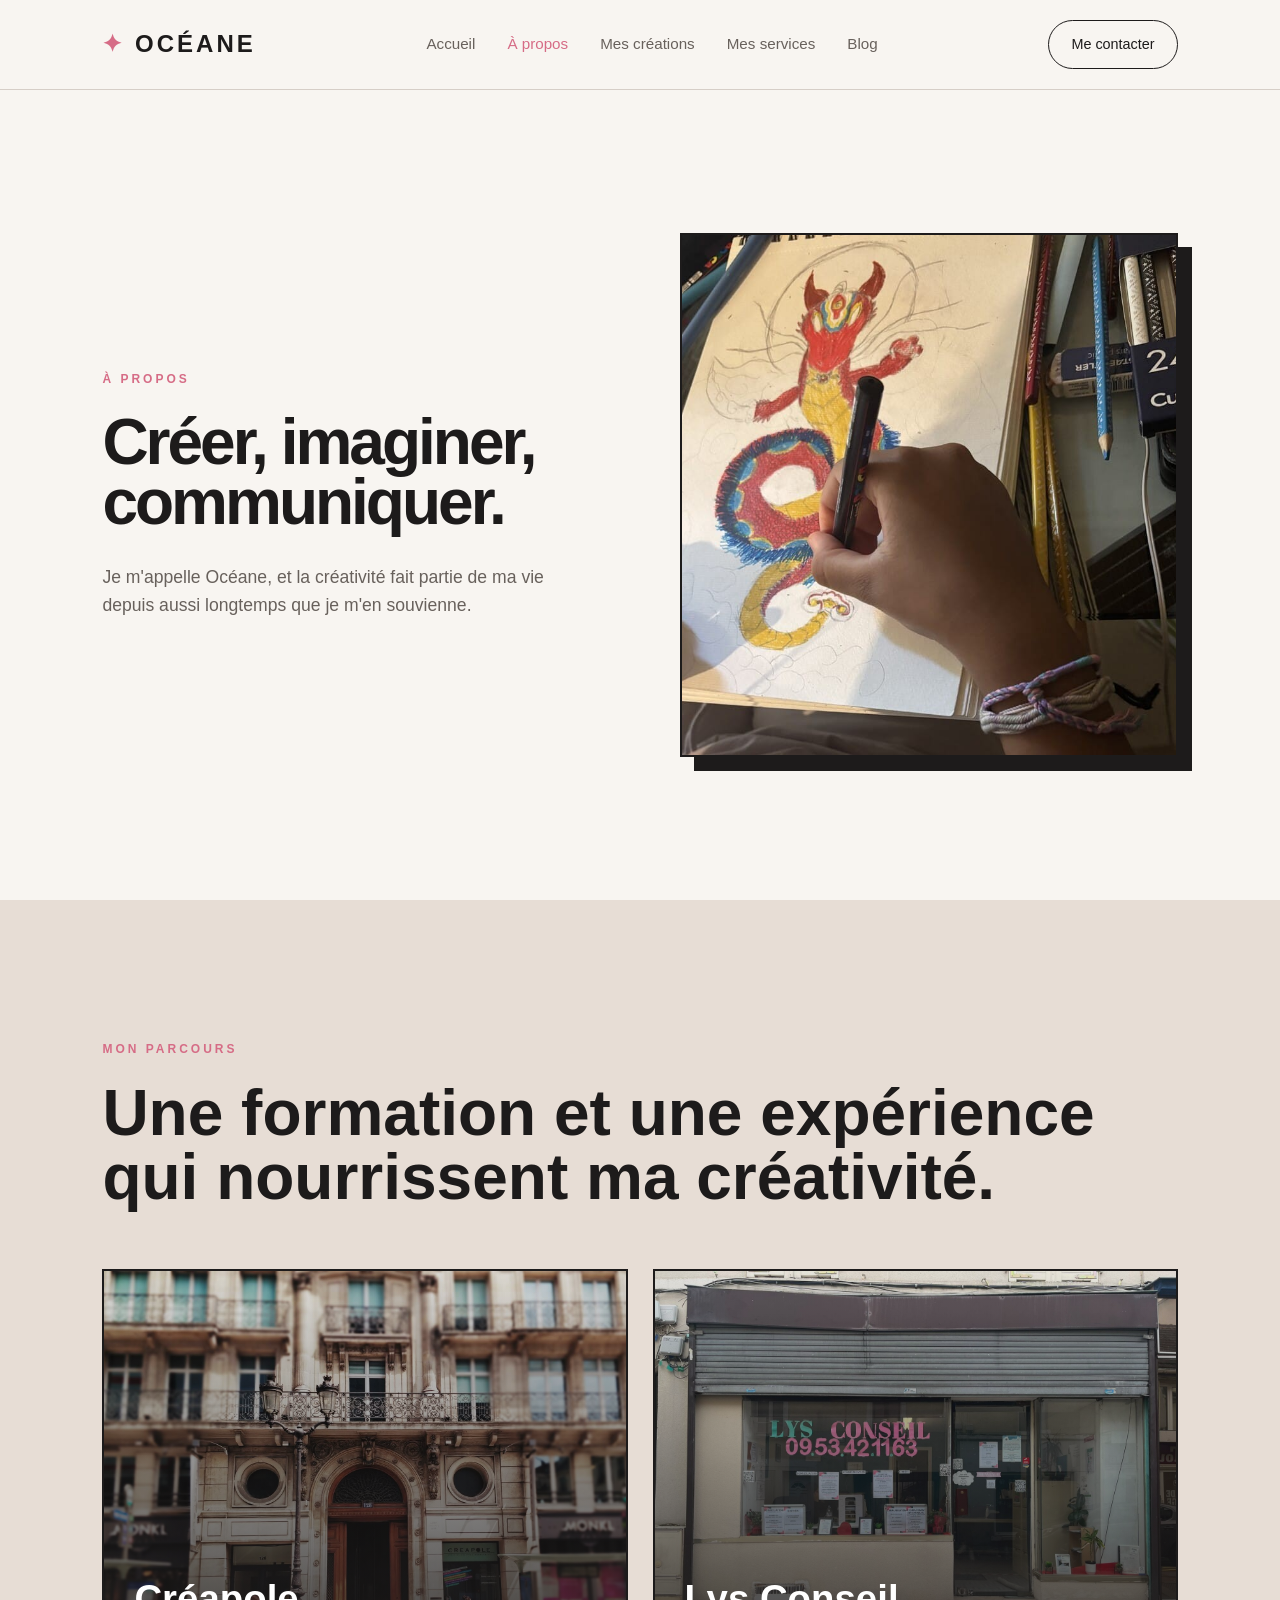
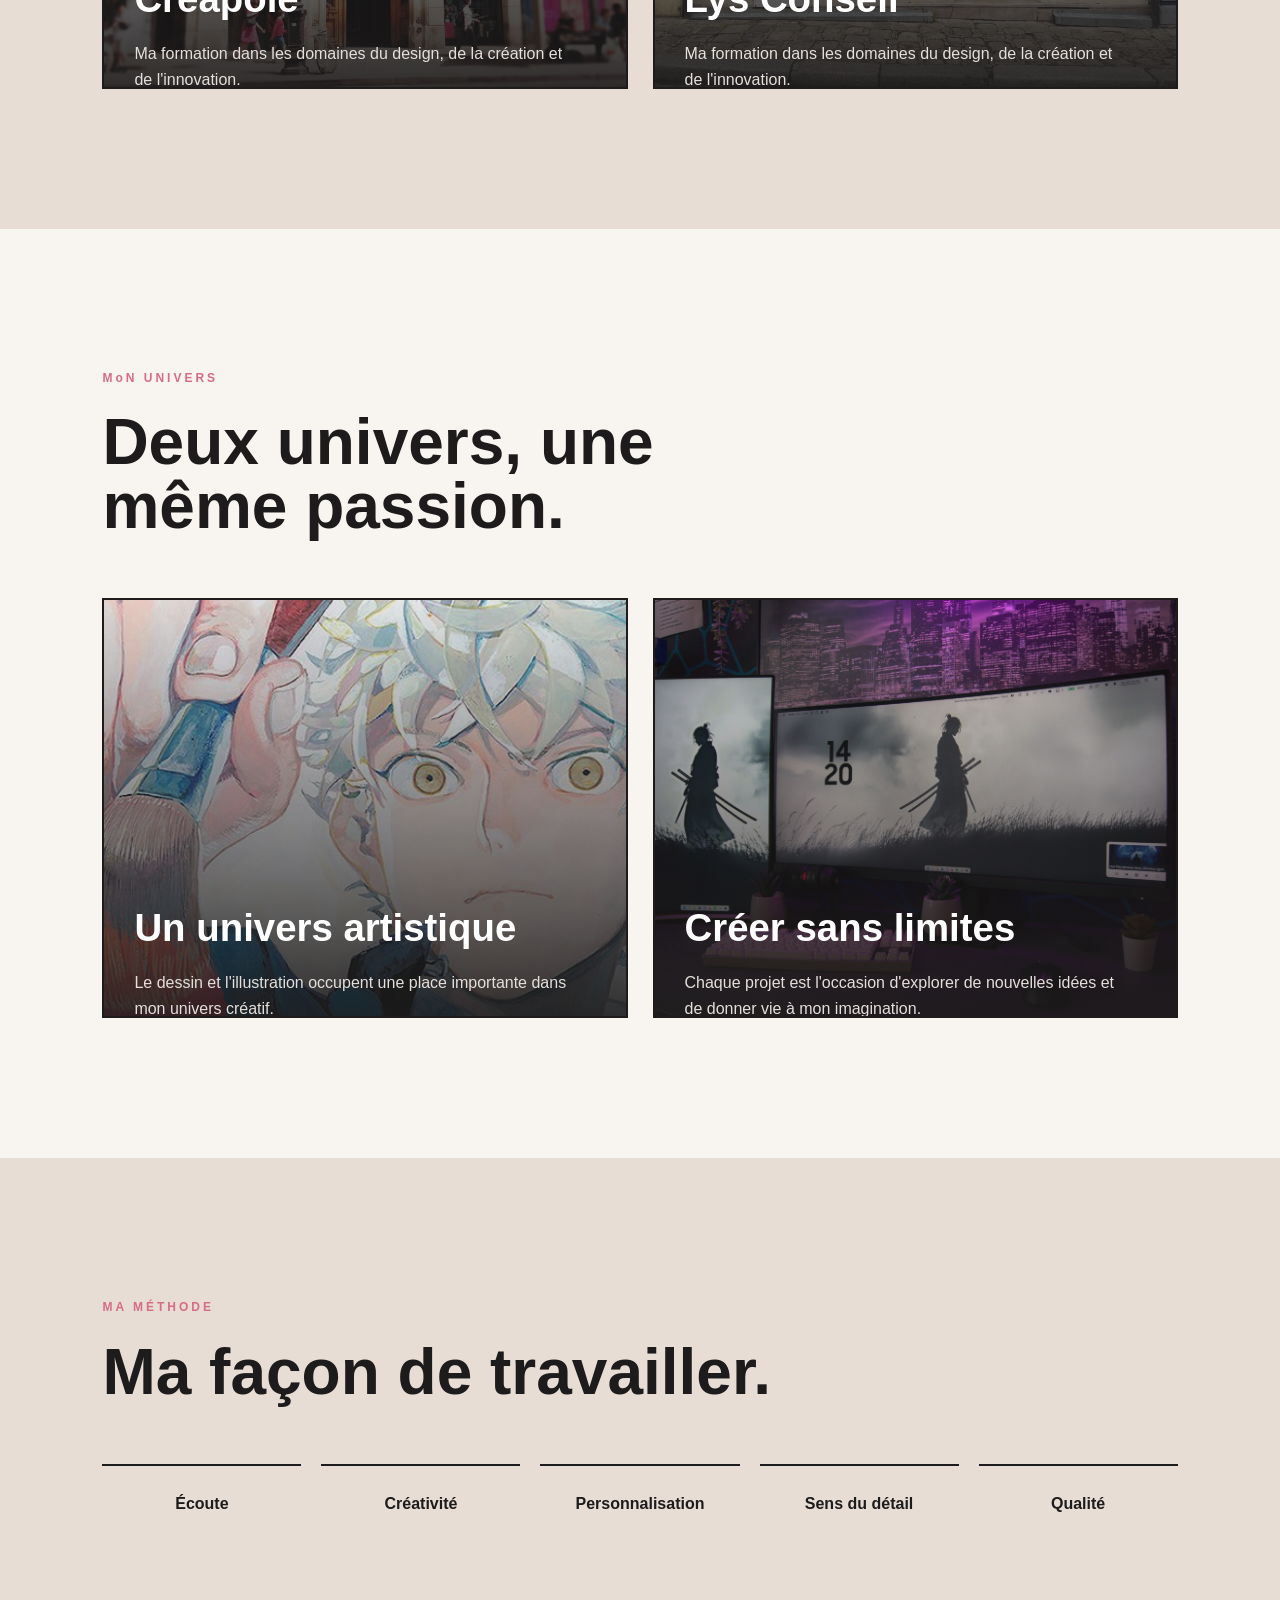
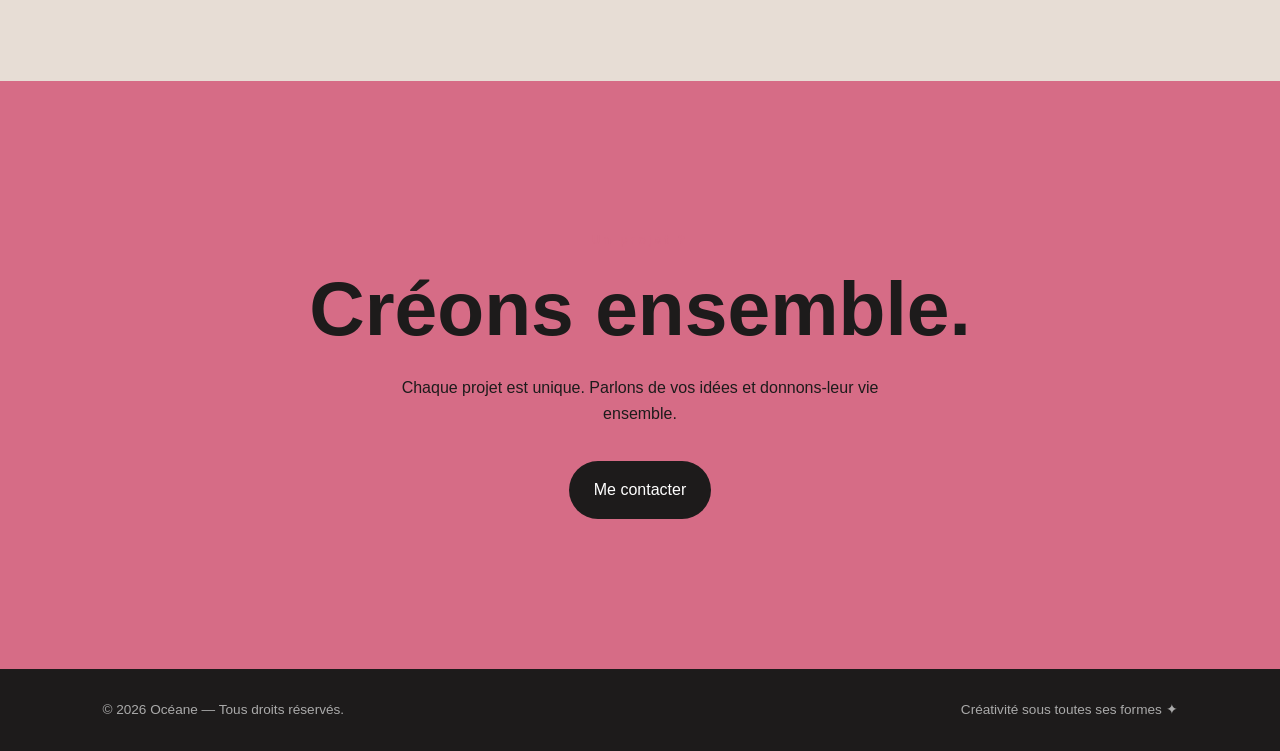
==== commit 99c7dab5: "24/08" ====
--- a/pages/about.html
+++ b/pages/about.html
@@ -62,7 +62,7 @@
 
             <div class="about-hero__content">
 
-                <p class="section-label">À propos</p>
+                <p class="section-label">À PROPOS</p>
 
                 <h1>Créer, imaginer, communiquer.</h1>
 
@@ -92,7 +92,7 @@
 
             <div class="section-heading">
 
-                <p class="section-label">Mon parcours</p>
+                <p class="section-label">MON PARCOURS</p>
 
                 <h2>Une formation et une expérience qui nourrissent ma créativité.</h2>
 
@@ -159,7 +159,7 @@
 
             <div class="section-heading">
 
-                <p class="section-label">Mon univers</p>
+                <p class="section-label">MoN UNIVERS</p>
 
                 <h2>Deux univers, une même passion.</h2>
 
@@ -220,7 +220,7 @@
 
             <div class="section-heading">
 
-                <p class="section-label">Ma méthode</p>
+                <p class="section-label">MA MÉTHODE</p>
 
                 <h2>Ma façon de travailler.</h2>
 
--- a/styles/style.css
+++ b/styles/style.css
@@ -1457,65 +1457,139 @@
 
 }
 
-/* ---------- PRESTATIONS ---------- */
+/* =========================
+   PRESTATIONS
+========================= */
 
 .services-offers {
-    padding: 140px 8%;
-
-    background: var(--surface);
+    padding: 120px 8%;
+}
+
+.services-offers .section-heading {
+    display: block;
+}
+
+.services-offers .section-heading h2 {
+    max-width: 750px;
 }
 
 .offers-grid {
     display: grid;
     grid-template-columns: repeat(3, 1fr);
     gap: 25px;
-}
+
+    margin-top: 60px;
+}
+
+
+/* ---------- CARTE ---------- */
 
 .offer-card {
-    padding: 35px;
-
-    border: 1px solid var(--border);
-    background: var(--background);
-
-    transition: transform .3s ease,
-                border-color .3s ease;
-}
-
-.offer-card:hover {
-    border-color: var(--accent);
-    transform: translateY(-8px);
-}
-
-.offer-card__icon {
+    position: relative;
+
+    height: 420px;
+
+    overflow: hidden;
+
+    border: 2px solid var(--text);
+
+    isolation: isolate;
+}
+
+.offer-card img {
     display: block;
 
-    margin-bottom: 30px;
-
-    font-size: 3rem;
-}
-
-.offer-card h3 {
-    margin-bottom: 20px;
-
-    font-size: 1.6rem;
-}
-
-.offer-card ul {
-    list-style: none;
-}
-
-.offer-card li {
-    margin-bottom: 10px;
-
-    color: var(--muted-text);
-}
-
-.offer-card li::before {
-    margin-right: 10px;
-
-    color: var(--accent);
-
-    content: "✦";
+    width: 100%;
+    height: 100%;
+
+    object-fit: cover;
+
+    transition: transform 0.6s ease;
+}
+
+
+/* ---------- VOILE ---------- */
+
+.offer-card::after {
+    position: absolute;
+    inset: 0;
+
+    content: "";
+
+    background: linear-gradient(
+        to top,
+        rgba(29, 27, 27, 0.9),
+        rgba(29, 27, 27, 0.1)
+    );
+
+    transition: background 0.4s ease;
+}
+
+
+/* ---------- CONTENU ---------- */
+
+.offer-card__content {
+    position: absolute;
+
+    right: 30px;
+    bottom: 30px;
+    left: 30px;
+
+    z-index: 2;
+
+    color: var(--light);
+
+    transform: translateY(35px);
+
+    transition: transform 0.4s ease;
+}
+
+.offer-card__content h3 {
+    margin-bottom: 15px;
+
+    font-size: 1.8rem;
+}
+
+.offer-card__content ul {
+    padding-left: 20px;
+}
+
+.offer-card__content li {
+    margin-bottom: 5px;
+}
+
+
+/* ---------- HOVER ---------- */
+
+.offer-card:hover img {
+    transform: scale(1.06);
+}
+
+.offer-card:hover .offer-card__content {
+    transform: translateY(0);
+}
+
+.offer-card:hover::after {
+    background: rgba(29, 27, 27, 0.55);
+}
+
+
+/* ---------- MOBILE ---------- */
+
+@media (max-width: 800px) {
+
+    .offers-grid {
+        grid-template-columns: 1fr;
+    }
+
+    .offer-card {
+        height: 380px;
+    }
+
+    .offer-card__content {
+        transform: translateY(0);
+    }
+
 }
 
 
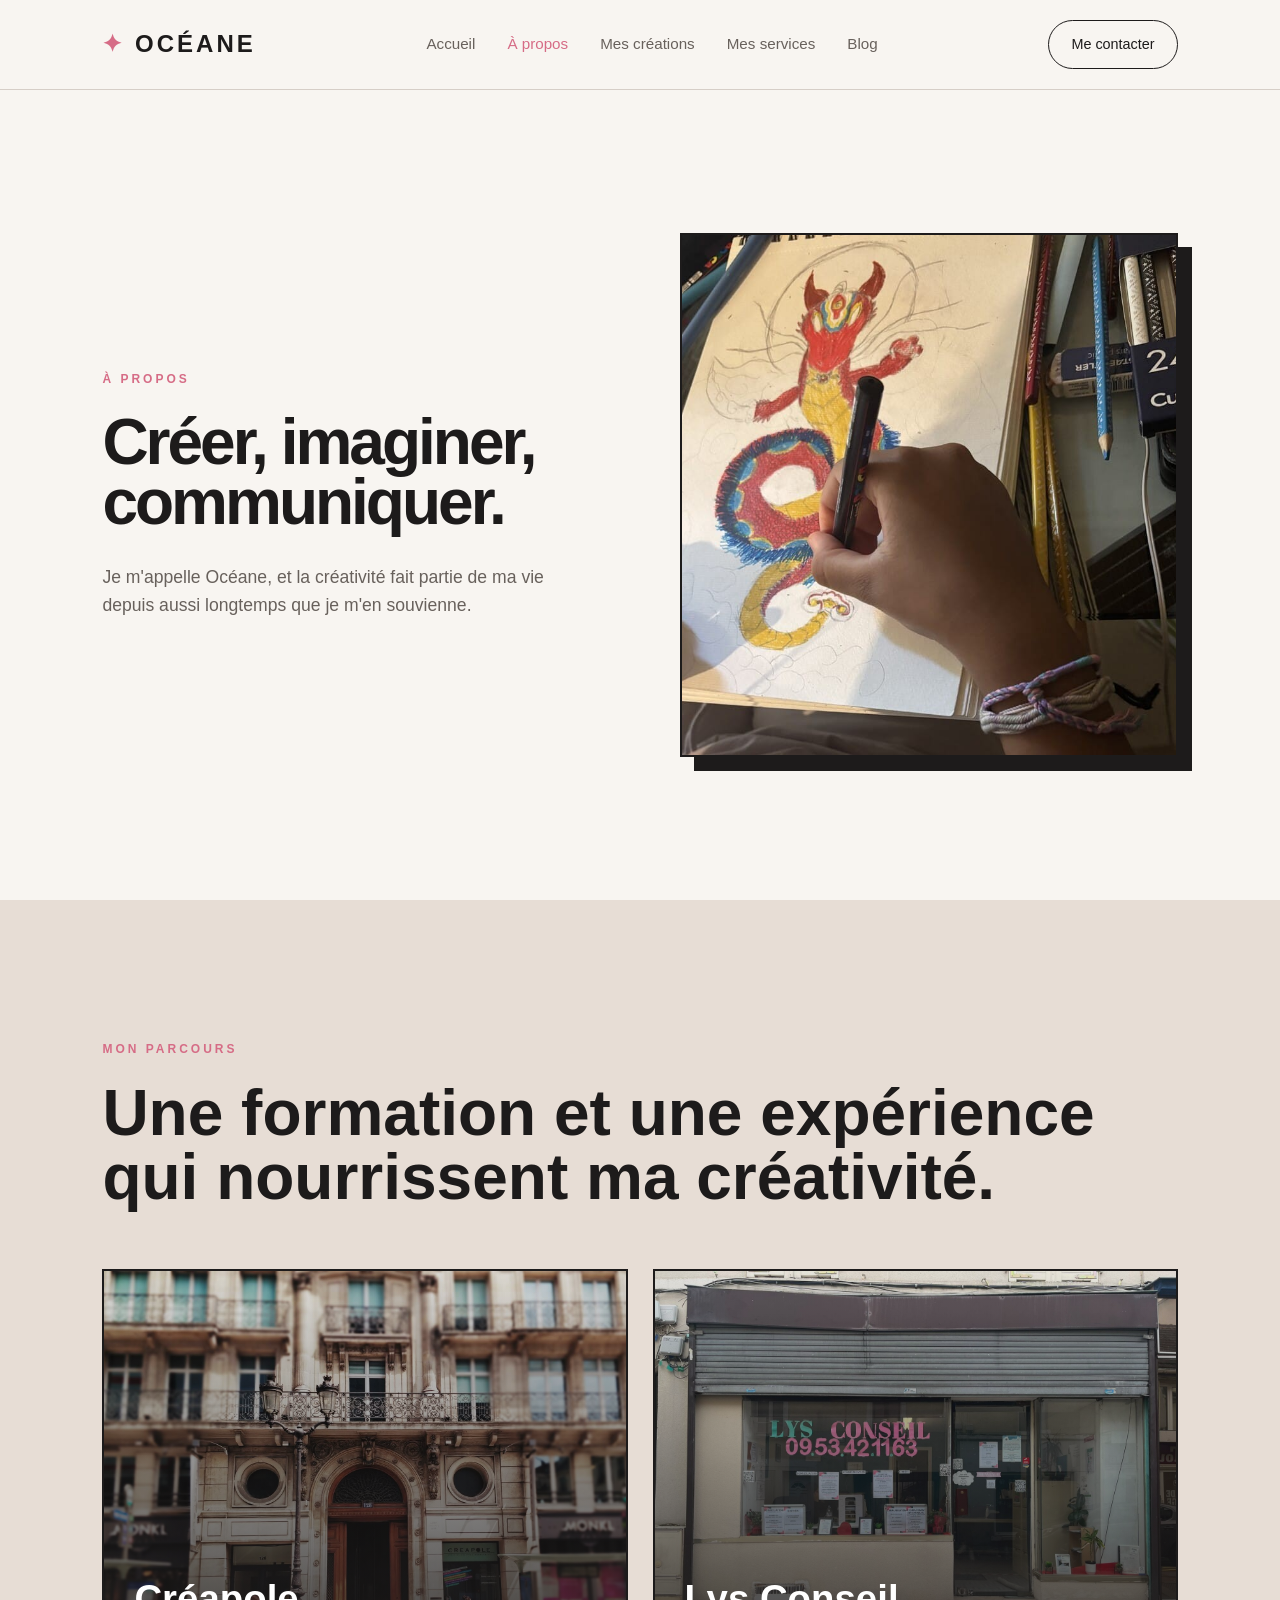
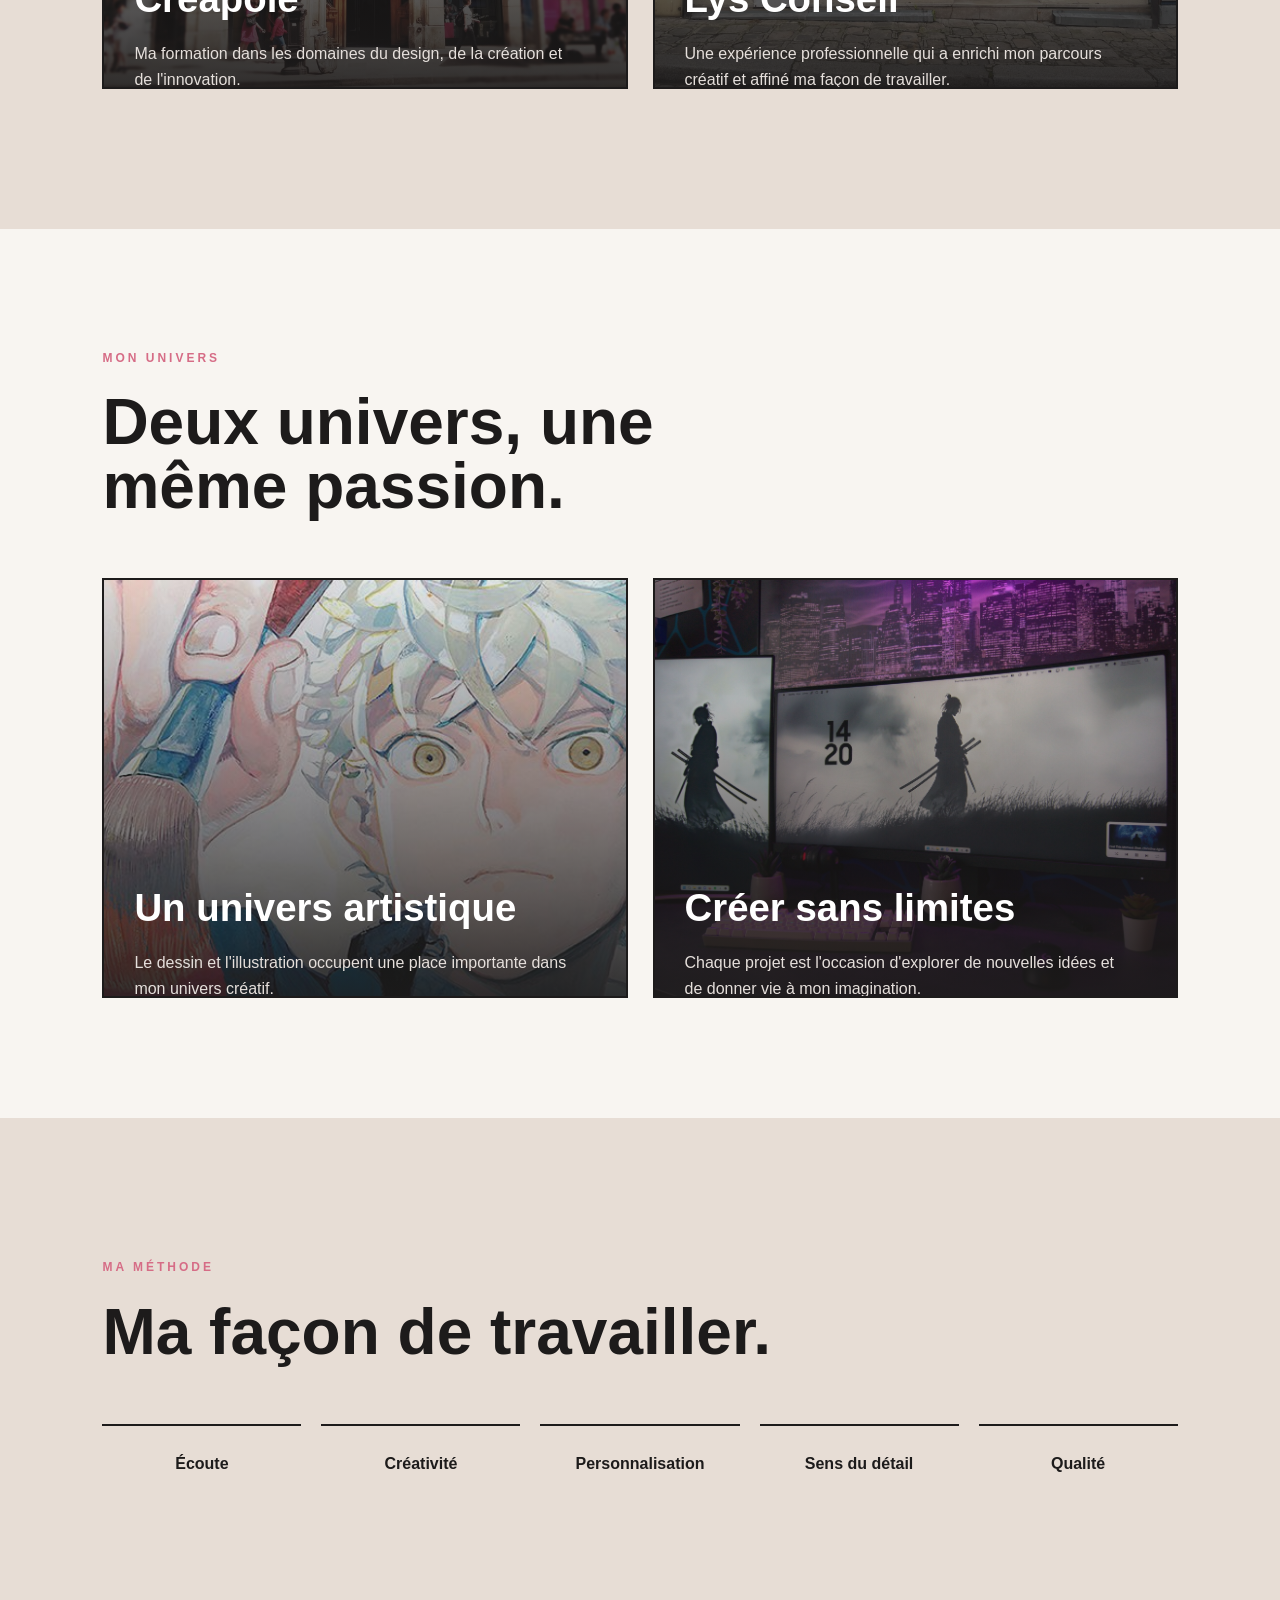
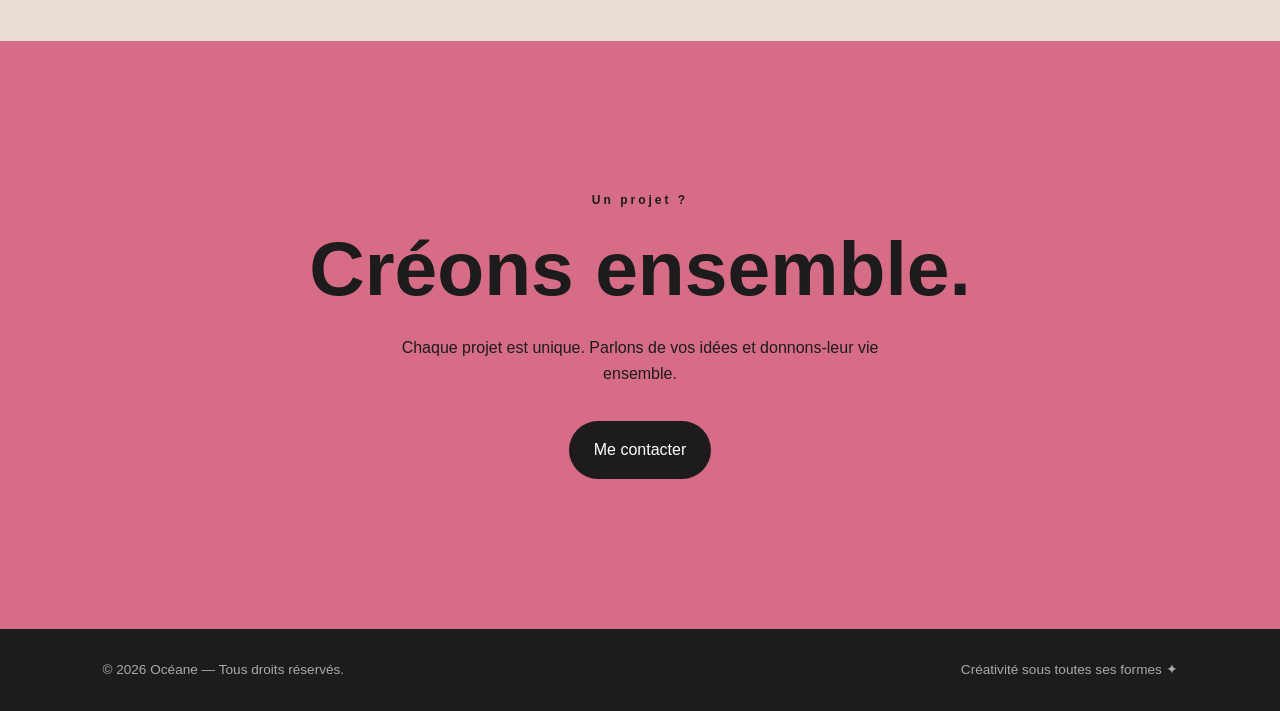
==== commit 35971b23: "final" ====
--- a/pages/about.html
+++ b/pages/about.html
@@ -138,8 +138,8 @@
                         <h3>Lys Conseil</h3>
 
                         <p>
-                            Ma formation dans les domaines du design,
-                            de la création et de l'innovation.
+                            Une expérience professionnelle qui a enrichi mon parcours créatif
+                            et affiné ma façon de travailler.
                         </p>
 
                     </div>
@@ -159,7 +159,7 @@
 
             <div class="section-heading">
 
-                <p class="section-label">MoN UNIVERS</p>
+                <p class="section-label">MON UNIVERS</p>
 
                 <h2>Deux univers, une même passion.</h2>
 
--- a/styles/style.css
+++ b/styles/style.css
@@ -157,6 +157,14 @@
     letter-spacing: 3px;
 }
 
+.contact .section-label,
+.about-cta .section-label,
+.creations-cta .section-label,
+.services-cta .section-label,
+.blog-cta .section-label {
+    color: var(--dark);
+}
+
 .hero h1 {
     margin-bottom: 28px;
 
@@ -311,37 +319,16 @@
 
 /* ---------- IMAGE ---------- */
 
-.universe-card__image,
-.universe-card__placeholder {
+.universe-card__image {
     position: absolute;
     inset: 0;
 
     width: 100%;
     height: 100%;
-}
-
-.universe-card__image {
+
     object-fit: cover;
 
     transition: transform 0.6s ease;
-}
-
-
-/* ---------- CARTE ENTREPRISE ---------- */
-
-.universe-card__placeholder {
-    display: flex;
-    align-items: center;
-    justify-content: center;
-
-    background-color: var(--dark);
-
-    color: var(--accent);
-    font-size: 6rem;
-}
-
-.universe-card__placeholder span {
-    opacity: 0.8;
 }
 
 
@@ -480,42 +467,6 @@
     content: '✦';
 }
 
-/* =========================
-   COUP DE CŒUR
-========================= */
-
-.creations-featured {
-    display: grid;
-    grid-template-columns: 1fr 1fr;
-    gap: 60px;
-    align-items: center;
-}
-
-.creations-featured__visual {
-    min-height: 500px;
-    overflow: hidden;
-
-    border: 2px solid var(--text);
-    background-color: var(--surface);
-    box-shadow: 12px 12px 0 var(--text);
-}
-
-.creations-featured__visual img {
-    display: block;
-
-    width: 100%;
-    height: 100%;
-    min-height: 500px;
-
-    object-fit: cover;
-
-    transition: transform 0.5s ease;
-}
-
-.creations-featured__visual:hover img {
-    transform: scale(1.03);
-}
-
 
 /* =========================
    SERVICES
@@ -534,8 +485,6 @@
 }
 
 .section-heading h2,
-.about h2,
-.blog h2,
 .contact h2 {
     font-size: clamp(2.5rem, 5vw, 5rem);
     line-height: 1;
@@ -604,26 +553,6 @@
 
 
 /* =========================
-   ABOUT
-========================= */
-
-.about {
-    padding: 140px 8%;
-
-    display: grid;
-    grid-template-columns: 1fr 1fr;
-    gap: 100px;
-
-    background-color: var(--surface);
-}
-
-.about p:last-child {
-    max-width: 500px;
-
-    color: var(--muted-text);
-}
-
-/* =========================
    PAGE À PROPOS
 ========================= */
 
@@ -659,28 +588,20 @@
     font-size: 1.1rem;
 }
 
+.section-heading > p.section-label {
+    color: var(--accent);
+}
+
 .about-hero__image {
     min-height: 520px;
+
+    overflow: hidden;
 
     background-color: var(--surface);
     border: 2px solid var(--text);
     box-shadow: 14px 14px 0 var(--text);
 }
 
-.section-heading > p.section-label {
-    color: var(--accent);
-}
-
-.about-hero__image {
-    min-height: 520px;
-
-    overflow: hidden;
-
-    background-color: var(--surface);
-    border: 2px solid var(--text);
-    box-shadow: 14px 14px 0 var(--text);
-}
-
 .about-hero__image img {
     display: block;
 
@@ -703,40 +624,6 @@
     padding: 140px 8%;
 
     background-color: var(--surface);
-}
-
-.journey-cards {
-    display: grid;
-    grid-template-columns: repeat(2, 1fr);
-    gap: 25px;
-}
-
-.journey-card {
-    min-height: 260px;
-
-    padding: 35px;
-
-    border: 1px solid var(--border);
-    background-color: var(--background);
-
-    transition: transform 0.3s ease, border-color 0.3s ease;
-}
-
-.journey-card:hover {
-    border-color: var(--accent);
-    transform: translateY(-8px);
-}
-
-.journey-card h3 {
-    margin-bottom: 20px;
-
-    font-size: 1.8rem;
-}
-
-.journey-card p {
-    max-width: 450px;
-
-    color: var(--muted-text);
 }
 
 .journey-grid {
@@ -859,10 +746,6 @@
 
 /* ---------- DEUX UNIVERS ---------- */
 
-.about-universes {
-    padding: 140px 8%;
-}
-
 .about-journey .section-heading,
 .about-universes .section-heading,
 .about-method .section-heading {
@@ -877,7 +760,7 @@
    MON UNIVERS
 ========================= */
 
-.about-universe {
+.about-universes {
     padding: 120px 8%;
 }
 
@@ -902,8 +785,10 @@
 }
 
 .about-universe-card img {
+    position: absolute;
+    inset: 0;
+
     display: block;
-
     width: 100%;
     height: 100%;
 
@@ -1084,11 +969,13 @@
     margin-bottom: 30px;
 
     font-size: clamp(3rem, 5vw, 5.5rem);
-    line-height: .95;
+    line-height: 0.95;
     letter-spacing: -3px;
 }
 
-.creations-hero__content p:last-child {
+.creations-hero__content > p:last-child {
+    max-width: 500px;
+
     color: var(--muted-text);
     font-size: 1.1rem;
 }
@@ -1110,168 +997,130 @@
     object-fit: cover;
 }
 
-.creations-hero {
-    min-height: calc(100vh - 90px);
-
-    padding: 80px 8%;
+/* =========================
+   GALERIE DES CRÉATIONS
+========================= */
+
+.creations-gallery {
+    padding: 120px 8%;
+}
+
+.creations-gallery .section-heading {
+    display: block;
+}
+
+.creations-gallery .section-heading h2 {
+    max-width: 750px;
+}
+
+.creations-gallery__grid {
+    display: grid;
+    grid-template-columns: repeat(2, 1fr);
+    gap: 30px;
+
+    margin-top: 60px;
+}
+
+
+/* =========================
+   CARTE CRÉATION
+========================= */
+
+.creation-card {
+    overflow: hidden;
+
+    background-color: var(--light);
+    border: 2px solid var(--text);
+
+    transition:
+        transform 0.3s ease,
+        box-shadow 0.3s ease;
+}
+
+.creation-card__image {
+    overflow: hidden;
+
+    aspect-ratio: 4 / 3;
+}
+
+.creation-card__image img {
+    display: block;
+
+    width: 100%;
+    height: 100%;
+
+    object-fit: cover;
+
+    transition: transform 0.5s ease;
+}
+
+
+/* =========================
+   INFORMATIONS
+========================= */
+
+.creation-card__content {
+    padding: 25px 30px;
+}
+
+.creation-card__content h3 {
+    margin-bottom: 8px;
+
+    font-size: 1.4rem;
+}
+
+.creation-card__content p {
+    color: var(--muted-text);
+}
+
+
+/* =========================
+   HOVER
+========================= */
+
+.creation-card:hover {
+    transform: translate(-4px, -4px);
+
+    box-shadow: 8px 8px 0 var(--text);
+}
+
+.creation-card:hover .creation-card__image img {
+    transform: scale(1.05);
+}
+
+
+/* =========================
+   MOBILE
+========================= */
+
+@media (max-width: 700px) {
+
+    .creations-gallery {
+        padding: 80px 5%;
+    }
+
+    .creations-gallery__grid {
+        grid-template-columns: 1fr;
+        gap: 25px;
+
+        margin-top: 40px;
+    }
+
+    .creation-card__content {
+        padding: 20px;
+    }
+
+}
+
+/* ---------- COUP DE CŒUR ---------- */
+
+.creations-featured {
+    padding: 140px 8%;
 
     display: grid;
     grid-template-columns: 1fr 1fr;
     align-items: center;
     gap: 80px;
-}
-
-.creations-hero__content {
-    max-width: 600px;
-}
-
-.creations-hero__content h1 {
-    margin-bottom: 30px;
-
-    font-size: clamp(3rem, 5vw, 5.5rem);
-    line-height: 0.95;
-    letter-spacing: -3px;
-}
-
-.creations-hero__content > p:last-child {
-    max-width: 500px;
-
-    color: var(--muted-text);
-    font-size: 1.1rem;
-}
-
-.creations-hero__visual {
-    min-height: 520px;
-
-    background-color: var(--surface);
-    border: 2px solid var(--text);
-    box-shadow: 14px 14px 0 var(--text);
-}
-
-/* =========================
-   GALERIE DES CRÉATIONS
-========================= */
-
-.creations-gallery {
-    padding: 120px 8%;
-}
-
-.creations-gallery .section-heading {
-    display: block;
-}
-
-.creations-gallery .section-heading h2 {
-    max-width: 750px;
-}
-
-.creations-gallery__grid {
-    display: grid;
-    grid-template-columns: repeat(2, 1fr);
-    gap: 30px;
-
-    margin-top: 60px;
-}
-
-
-/* =========================
-   CARTE CRÉATION
-========================= */
-
-.creation-card {
-    overflow: hidden;
-
-    background-color: var(--light);
-    border: 2px solid var(--text);
-
-    transition:
-        transform 0.3s ease,
-        box-shadow 0.3s ease;
-}
-
-.creation-card__image {
-    overflow: hidden;
-
-    aspect-ratio: 4 / 3;
-}
-
-.creation-card__image img {
-    display: block;
-
-    width: 100%;
-    height: 100%;
-
-    object-fit: cover;
-
-    transition: transform 0.5s ease;
-}
-
-
-/* =========================
-   INFORMATIONS
-========================= */
-
-.creation-card__content {
-    padding: 25px 30px;
-}
-
-.creation-card__content h3 {
-    margin-bottom: 8px;
-
-    font-size: 1.4rem;
-}
-
-.creation-card__content p {
-    color: var(--muted-text);
-}
-
-
-/* =========================
-   HOVER
-========================= */
-
-.creation-card:hover {
-    transform: translate(-4px, -4px);
-
-    box-shadow: 8px 8px 0 var(--text);
-}
-
-.creation-card:hover .creation-card__image img {
-    transform: scale(1.05);
-}
-
-
-/* =========================
-   MOBILE
-========================= */
-
-@media (max-width: 700px) {
-
-    .creations-gallery {
-        padding: 80px 5%;
-    }
-
-    .creations-gallery__grid {
-        grid-template-columns: 1fr;
-        gap: 25px;
-
-        margin-top: 40px;
-    }
-
-    .creation-card__content {
-        padding: 20px;
-    }
-
-}
-
-/* ---------- COUP DE CŒUR ---------- */
-
-.creations-featured {
-    padding: 140px 8%;
-
-    display: grid;
-    grid-template-columns: 1fr 1fr;
-    align-items: center;
-    gap: 80px;
 
     background-color: var(--surface);
 }
@@ -1302,9 +1151,27 @@
 .creations-featured__visual {
     min-height: 500px;
 
+    overflow: hidden;
+
     background-color: var(--background);
     border: 2px solid var(--text);
     box-shadow: 14px 14px 0 var(--text);
+}
+
+.creations-featured__visual img {
+    display: block;
+
+    width: 100%;
+    height: 100%;
+    min-height: 500px;
+
+    object-fit: cover;
+
+    transition: transform 0.5s ease;
+}
+
+.creations-featured__visual:hover img {
+    transform: scale(1.03);
 }
 
 
@@ -1347,8 +1214,6 @@
 /* =========================
    PAGE SERVICES
 ========================= */
-
-/* ---------- HERO ---------- */
 
 .services-page .section-heading {
     display: block;
@@ -1840,22 +1705,6 @@
 
 
 /* =========================
-   BLOG
-========================= */
-
-.blog {
-    padding: 140px 8%;
-
-    text-align: center;
-}
-
-.blog p:last-child {
-    margin-top: 25px;
-
-    color: var(--muted-text);
-}
-
-/* =========================
    PAGE BLOG
 ========================= */
 
@@ -1900,71 +1749,6 @@
 }
 
 
-/* ---------- ARTICLES À LA UNE ---------- */
-
-.featured-posts {
-    padding: 140px 8%;
-
-    background-color: var(--surface);
-}
-
-.featured-grid {
-    display: grid;
-    grid-template-columns: repeat(3, 1fr);
-    gap: 25px;
-}
-
-.featured-card {
-    display: flex;
-    flex-direction: column;
-
-    padding: 25px;
-
-    background: var(--background);
-    border: 1px solid var(--border);
-
-    transition: transform .3s ease,
-        border-color .3s ease;
-}
-
-.featured-card:hover {
-    transform: translateY(-8px);
-    border-color: var(--accent);
-}
-
-.featured-card__image {
-    height: 220px;
-
-    margin-bottom: 20px;
-
-    background: var(--surface);
-}
-
-.featured-card span {
-    margin-bottom: 10px;
-
-    color: var(--accent);
-    font-size: .85rem;
-    font-weight: bold;
-}
-
-.featured-card h3 {
-    margin-bottom: 15px;
-
-    font-size: 1.5rem;
-}
-
-.featured-card p {
-    color: var(--muted-text);
-}
-
-.featured-card a {
-    margin-top: auto;
-
-    font-weight: bold;
-}
-
-
 /* ---------- CATÉGORIES ---------- */
 
 .blog-categories {
@@ -1997,7 +1781,7 @@
 }
 
 
-/* ---------- TOUS LES ARTICLES ---------- */
+/* ---------- BIENTÔT DISPONIBLE ---------- */
 
 .all-posts {
     padding: 140px 8%;
@@ -2005,42 +1789,12 @@
     background: var(--surface);
 }
 
-.posts-grid {
-    display: grid;
-    grid-template-columns: repeat(3, 1fr);
-    gap: 25px;
-}
-
-.post-card {
-    padding: 25px;
-
-    background: var(--background);
-    border: 1px solid var(--border);
-
-    transition: .3s;
-}
-
-.post-card:hover {
-    transform: translateY(-8px);
-    border-color: var(--accent);
-}
-
-.post-card__image {
-    height: 220px;
-
-    margin-bottom: 20px;
-
-    background: var(--surface);
-}
-
-.post-card h3 {
-    margin-bottom: 20px;
-
-    font-size: 1.4rem;
-}
-
-.post-card a {
-    font-weight: bold;
+.all-posts .section-heading {
+    display: block;
+}
+
+.all-posts .section-heading h2 {
+    max-width: 700px;
 }
 
 
@@ -2100,14 +1854,12 @@
 }
 
 /* =========================
-   CONTACT
+   PAGE CONTACT
 ========================= */
 
 .contact {
     padding: 150px 8%;
-
     text-align: center;
-
     background-color: var(--accent);
 }
 
@@ -2116,10 +1868,6 @@
 
     margin: 0 auto 45px;
 }
-
-/* =========================
-   PAGE CONTACT
-========================= */
 
 .contact-hero {
     display: grid;
@@ -2506,10 +2254,6 @@
         grid-template-columns: 1fr;
     }
 
-    .about {
-        grid-template-columns: 1fr;
-    }
-
     .about-hero {
         grid-template-columns: 1fr;
     }
@@ -2536,32 +2280,14 @@
         grid-template-columns: 1fr;
     }
 
-    .collection-cards,
-    .gallery-grid {
-        grid-template-columns: 1fr;
-    }
-
     .blog-hero {
         grid-template-columns: 1fr;
     }
 
-    .featured-grid,
-    .posts-grid {
-        grid-template-columns: 1fr;
-    }
-
     .categories-grid {
         grid-template-columns: repeat(2, 1fr);
     }
 
-    .creations-hero {
-        grid-template-columns: 1fr;
-    }
-
-    .creations-featured {
-        grid-template-columns: 1fr;
-    }
-
 }
 
 @media (max-width: 600px) {
@@ -2576,10 +2302,8 @@
 
     .hero,
     .services,
-    .about,
     .creations,
     .intro,
-    .blog,
     .contact {
         padding-left: 5%;
         padding-right: 5%;
@@ -2592,18 +2316,10 @@
     .hero,
     .intro,
     .services,
-    .about,
     .creations,
-    .blog,
     .contact {
         padding-top: 80px;
         padding-bottom: 80px;
-    }
-
-    .hero-visual {
-        min-height: 480px;
-        padding: 24px;
-        box-shadow: 8px 8px 0 var(--text);
     }
 
     .universe-choices {
@@ -2648,11 +2364,6 @@
         box-shadow: 8px 8px 0 var(--text);
     }
 
-    .journey-cards,
-    .universe-cards {
-        grid-template-columns: 1fr;
-    }
-
     .method-list {
         grid-template-columns: 1fr;
     }
@@ -2662,7 +2373,6 @@
     }
 
     .creations-hero,
-    .creations-collections,
     .creations-gallery,
     .creations-featured,
     .creations-cta {
@@ -2671,7 +2381,6 @@
     }
 
     .creations-hero,
-    .creations-collections,
     .creations-gallery,
     .creations-featured,
     .creations-cta {
@@ -2679,23 +2388,6 @@
         padding-bottom: 80px;
     }
 
-    .creations-hero__visual {
-        min-height: 380px;
-
-        box-shadow: 8px 8px 0 var(--text);
-    }
-
-    .collection-cards,
-    .gallery-grid {
-        grid-template-columns: 1fr;
-    }
-
-    .creations-featured__visual {
-        min-height: 380px;
-
-        box-shadow: 8px 8px 0 var(--text);
-    }
-
     .creations-featured__actions {
         align-items: flex-start;
         flex-direction: column;
@@ -2703,7 +2395,6 @@
 
     .services-hero,
     .services-offers,
-    .services-approach,
     .services-values,
     .services-process,
     .services-cta {
@@ -2733,7 +2424,6 @@
     }
 
     .blog-hero,
-    .featured-posts,
     .blog-categories,
     .all-posts,
     .blog-cta {
@@ -2742,7 +2432,6 @@
     }
 
     .blog-hero,
-    .featured-posts,
     .blog-categories,
     .all-posts,
     .blog-cta {
@@ -2764,10 +2453,6 @@
         grid-template-columns: 1fr;
     }
 
-    .intro .universe-card {
-        min-height: 250px;
-    }
-    
     .creations-hero {
         padding: 80px 5%;
     }
